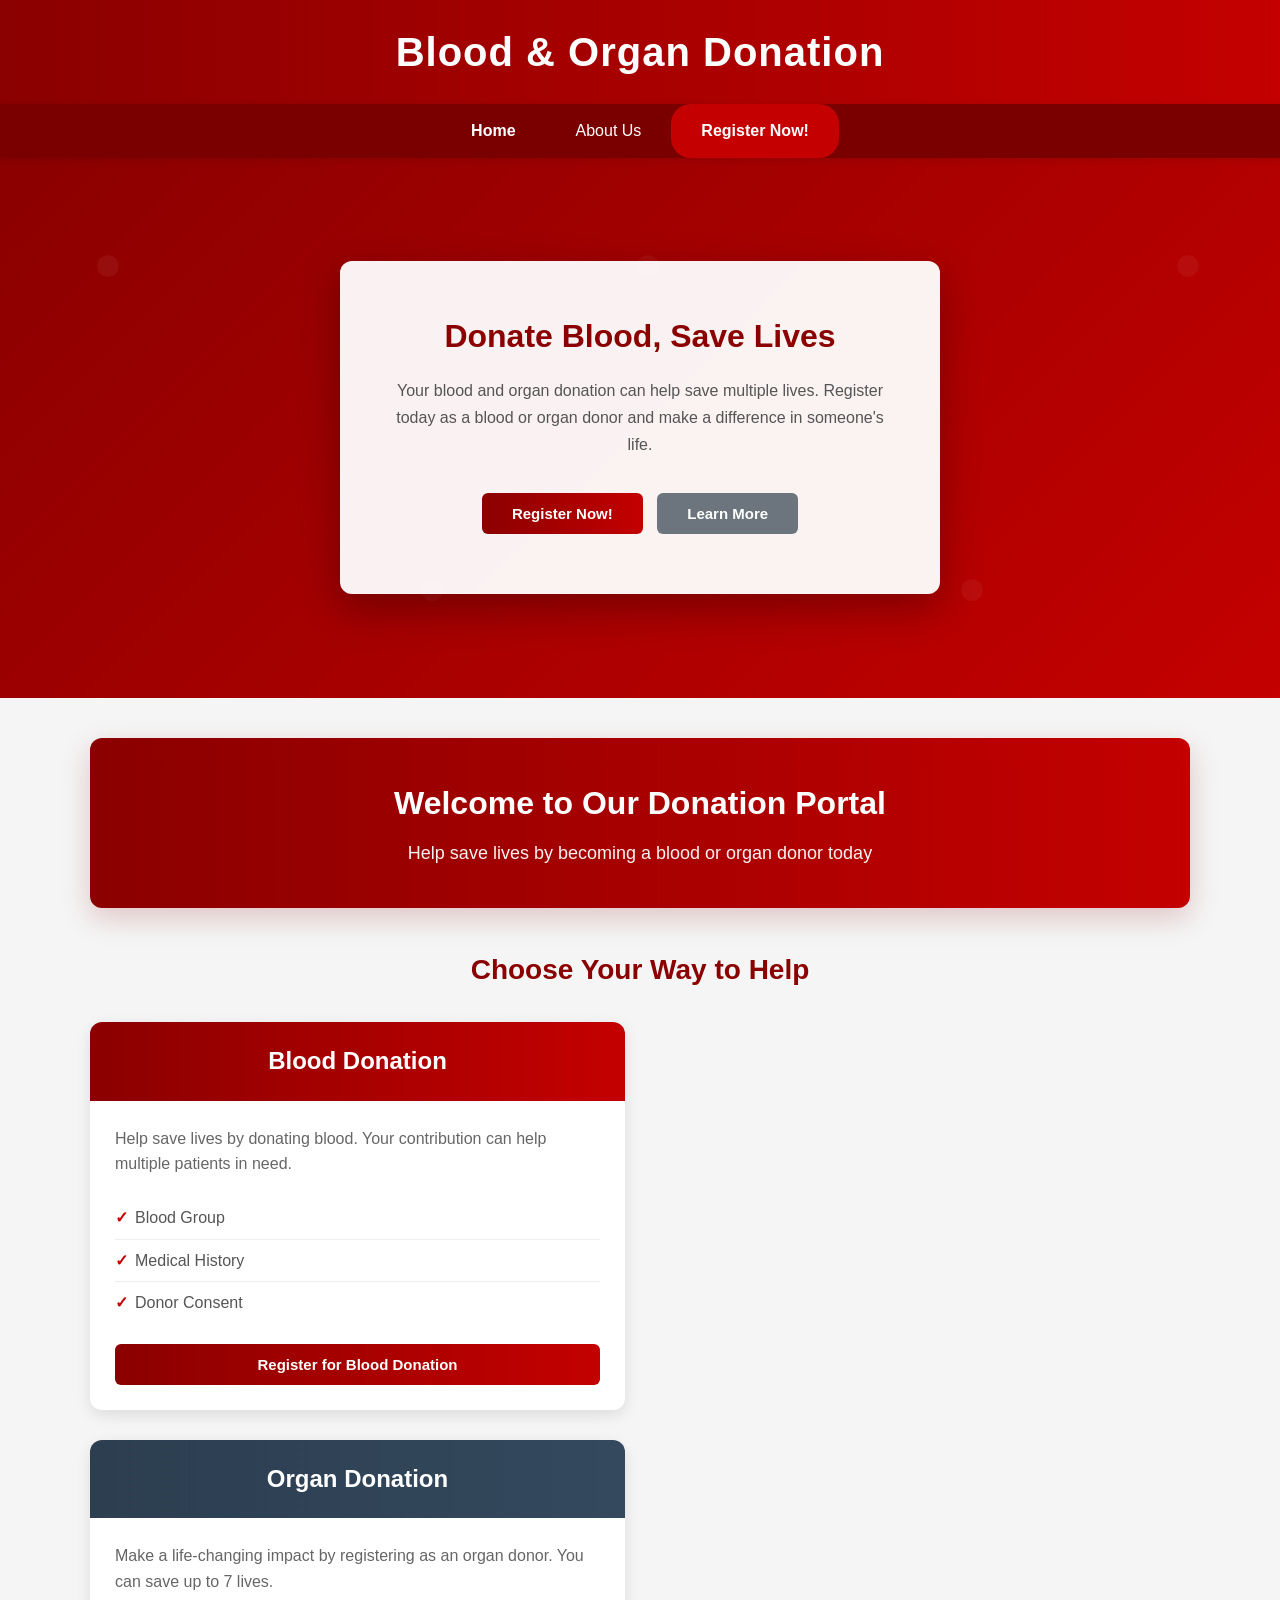
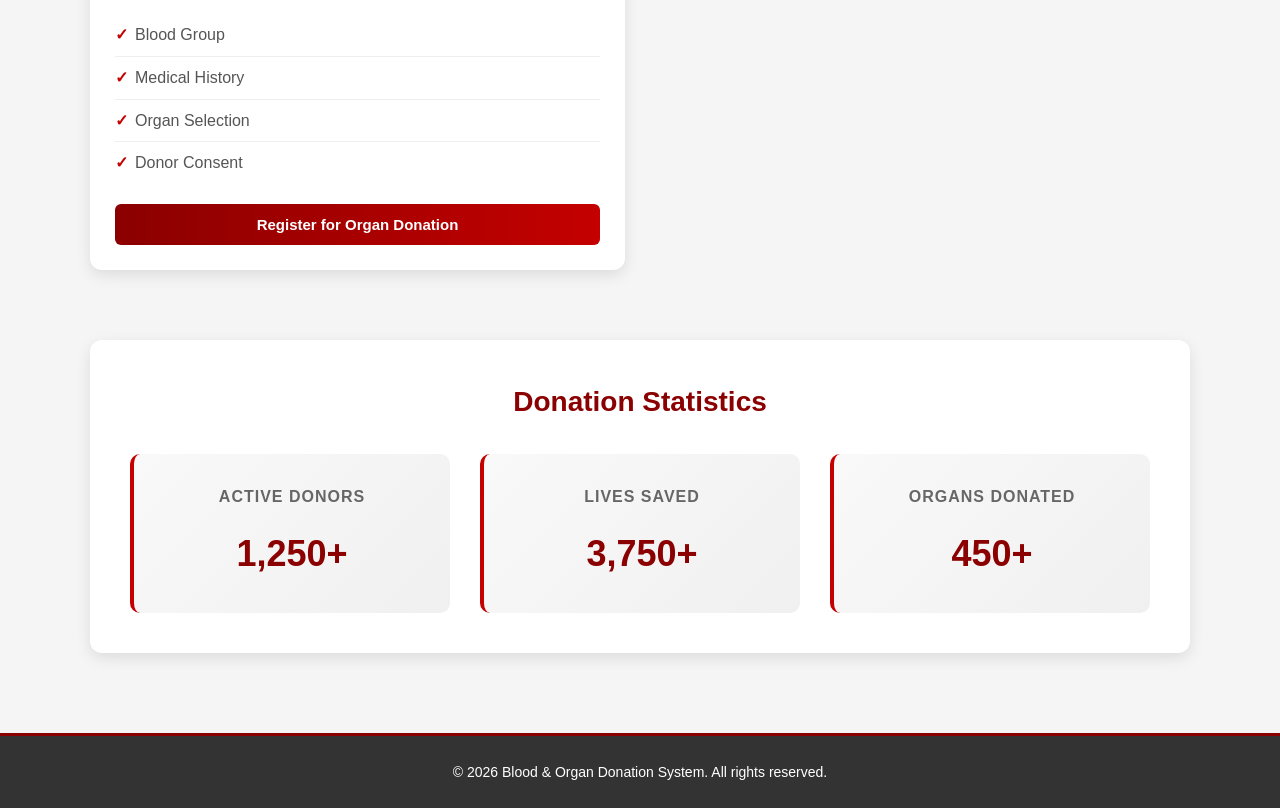
==== index.html @ efcae101 "Add files via upload" ====
<!DOCTYPE html>
<html lang="en">
<head>
    <meta charset="UTF-8">
    <meta name="viewport" content="width=device-width, initial-scale=1.0">
    <title>Home - Blood & Organ Donation</title>
    <link rel="stylesheet" href="style.css">
</head>
<body>
    <header>
        <div class="container">
            <h1>Blood & Organ Donation</h1>
        </div>
    </header>

    <nav class="navbar">
        <div class="container">
            <ul>
                <li onclick="window.location.href='index.html'" style="font-weight: bold;">Home</li>
                <li onclick="window.location.href='about-us.html'">About Us</li>
                <li onclick="window.location.href='registration.html'" class="register-btn">Register Now!</li>
            </ul>
        </div>
    </nav>

    <section class="hero">
        <div class="hero-box">
            <h2>Donate Blood, Save Lives</h2>
            <p>
                Your blood and organ donation can help save multiple lives.
                Register today as a blood or organ donor and make a difference in someone's life.
            </p>
            <button class="btn btn-primary" onclick="window.location.href='registration.html'">Register Now!</button>
            <button class="btn btn-secondary" onclick="window.location.href='about-us.html'">Learn More</button>
        </div>
    </section>

    <section class="dashboard-section">
        <div class="container">
            <div class="dashboard-welcome">
                <h2>Welcome to Our Donation Portal</h2>
                <p>Help save lives by becoming a blood or organ donor today</p>
            </div>

            <div class="donation-options">
                <h2>Choose Your Way to Help</h2>
                
                <div class="option-card">
                    <div class="card-header blood-donation-card">
                        <h3>Blood Donation</h3>
                    </div>
                    <div class="card-body">
                        <p>Help save lives by donating blood. Your contribution can help multiple patients in need.</p>
                        <ul class="requirements">
                            <li>Blood Group</li>
                            <li>Medical History</li>
                            <li>Donor Consent</li>
                        </ul>
                        <button class="btn btn-primary" onclick="checkUserAndNavigate('blood-donation.html')">Register for Blood Donation</button>
                    </div>
                </div>

                <div class="option-card">
                    <div class="card-header organ-donation-card">
                        <h3>Organ Donation</h3>
                    </div>
                    <div class="card-body">
                        <p>Make a life-changing impact by registering as an organ donor. You can save up to 7 lives.</p>
                        <ul class="requirements">
                            <li>Blood Group</li>
                            <li>Medical History</li>
                            <li>Organ Selection</li>
                            <li>Donor Consent</li>
                        </ul>
                        <button class="btn btn-primary" onclick="checkUserAndNavigate('organ-donation.html')">Register for Organ Donation</button>
                    </div>
                </div>
            </div>

            <div class="donation-stats">
                <h2>Donation Statistics</h2>
                <div class="stats-container">
                    <div class="stat-box">
                        <h4>Active Donors</h4>
                        <p class="stat-number">1,250+</p>
                    </div>
                    <div class="stat-box">
                        <h4>Lives Saved</h4>
                        <p class="stat-number">3,750+</p>
                    </div>
                    <div class="stat-box">
                        <h4>Organs Donated</h4>
                        <p class="stat-number">450+</p>
                    </div>
                </div>
            </div>
        </div>
    </section>

    <footer>
        <p>&copy; 2026 Blood & Organ Donation System. All rights reserved.</p>
    </footer>

    <script src="script.js"></script>
</body>
</html>
---- style.css ----
* {
    margin: 0;
    padding: 0;
    box-sizing: border-box;
    font-family: 'Segoe UI', Tahoma, Geneva, Verdana, sans-serif;
}

html {
    scroll-behavior: smooth;
}

body {
    background-color: #f5f5f5;
    line-height: 1.6;
}

/* CONTAINER */

.container {
    width: 1100px;
    max-width: 90%;
    margin: 0 auto;
}

/* HEADER */

header {
    background: linear-gradient(90deg, #8b0000, #c40000);
    color: white;
    padding: 20px 0;
    box-shadow: 0 4px 10px rgba(0, 0, 0, 0.2);
    position: relative;
}

header h1 {
    font-size: 40px;
    text-align: center;
    letter-spacing: 1px;
    font-weight: 700;
}

/* NAVBAR */

.navbar {
    background: #7a0000;
    box-shadow: 0 2px 8px rgba(0, 0, 0, 0.1);
    position: sticky;
    top: 0;
    z-index: 100;
}

.navbar ul {
    display: flex;
    justify-content: center;
    list-style: none;
    flex-wrap: wrap;
}

.navbar li {
    padding: 14px 30px;
    color: white;
    font-size: 16px;
    cursor: pointer;
    transition: all 0.3s ease;
    display: flex;
    align-items: center;
}

.navbar li:hover {
    background: #c40000;
    transform: scale(1.05);
}

.navbar .register-btn {
    background: #c40000;
    border-radius: 20px;
    font-weight: 600;
    transition: all 0.3s ease;
}

.navbar .register-btn:hover {
    background: #8b0000;
    transform: scale(1.08);
    box-shadow: 0 4px 12px rgba(196, 0, 0, 0.4);
}

/* HERO SECTION */

.hero {
    height: 60vh;
    background: linear-gradient(135deg, #8b0000 0%, #c40000 100%);
    display: flex;
    align-items: center;
    justify-content: center;
    padding: 40px 0;
    position: relative;
    overflow: hidden;
}

.hero::before {
    content: '';
    position: absolute;
    top: 0;
    left: 0;
    right: 0;
    bottom: 0;
    background: url('data:image/svg+xml,<svg xmlns="http://www.w3.org/2000/svg" viewBox="0 0 100 100"><circle cx="20" cy="20" r="2" fill="white" opacity="0.1"/><circle cx="80" cy="80" r="2" fill="white" opacity="0.1"/></svg>');
    opacity: 0.5;
}

.hero-box {
    background: rgba(255, 255, 255, 0.95);
    padding: 50px;
    border-radius: 12px;
    text-align: center;
    max-width: 600px;
    box-shadow: 0 15px 40px rgba(0, 0, 0, 0.3);
    position: relative;
    z-index: 2;
    animation: slideIn 0.8s ease-out;
}

.hero-box h2 {
    color: #8b0000;
    margin-bottom: 15px;
    font-size: 32px;
    font-weight: 700;
}

.hero-box p {
    margin-bottom: 25px;
    font-size: 16px;
    line-height: 1.7;
    color: #555;
}

.hero-box .btn {
    margin: 10px 5px;
}

/* FORM SECTION */

.form-section {
    min-height: 80vh;
    padding: 40px 0;
    display: flex;
    align-items: center;
    background: linear-gradient(135deg, #f5f5f5 0%, #e8e8e8 100%);
}

.form-box {
    background: white;
    padding: 40px;
    border-radius: 12px;
    box-shadow: 0 10px 30px rgba(0, 0, 0, 0.15);
    max-width: 700px;
    margin: 0 auto;
    width: 100%;
}

.form-box h2 {
    color: #8b0000;
    margin-bottom: 10px;
    font-size: 28px;
    text-align: center;
}

.form-subtitle {
    color: #666;
    text-align: center;
    margin-bottom: 30px;
    font-size: 14px;
    font-style: italic;
}

/* FORM STYLING */

.form-group {
    margin-bottom: 20px;
}

.form-group label {
    display: block;
    margin-bottom: 8px;
    color: #333;
    font-weight: 600;
    font-size: 14px;
}

.form-group input,
.form-group textarea,
.form-group select {
    width: 100%;
    padding: 12px;
    border: 2px solid #ddd;
    border-radius: 6px;
    font-size: 14px;
    transition: all 0.3s ease;
    font-family: 'Segoe UI', Tahoma, Geneva, Verdana, sans-serif;
}

.form-group input:focus,
.form-group textarea:focus,
.form-group select:focus {
    outline: none;
    border-color: #c40000;
    box-shadow: 0 0 8px rgba(196, 0, 0, 0.2);
}

.form-group input:invalid,
.form-group textarea:invalid,
.form-group select:invalid {
    border-color: #ff6b6b;
}

.form-group input:valid,
.form-group textarea:valid,
.form-group select:valid {
    border-color: #51cf66;
}

.form-row {
    display: grid;
    grid-template-columns: 1fr 1fr;
    gap: 20px;
}

.info-text {
    display: block;
    margin-top: 6px;
    color: #888;
    font-size: 12px;
    font-style: italic;
}

/* CHECKBOX STYLING */

.checkbox-group {
    margin-top: 20px;
}

.checkbox-group label,
.checkbox-inline {
    display: flex;
    align-items: center;
    margin-bottom: 12px;
    cursor: pointer;
    font-weight: normal;
}

.checkbox-group input[type="checkbox"],
.checkbox-inline input[type="checkbox"] {
    width: auto;
    margin-right: 10px;
    cursor: pointer;
    accent-color: #c40000;
}

.checkbox-inline {
    margin-right: 20px;
    display: inline-flex;
}

.organ-options {
    display: grid;
    grid-template-columns: repeat(2, 1fr);
    gap: 15px;
    margin-top: 15px;
}

@media (max-width: 768px) {
    .organ-options {
        grid-template-columns: 1fr;
    }
}

/* BUTTONS */

.btn {
    padding: 12px 30px;
    margin: 5px;
    border: none;
    border-radius: 6px;
    cursor: pointer;
    font-size: 15px;
    font-weight: 600;
    transition: all 0.3s ease;
    display: inline-block;
}

.btn-primary {
    background: linear-gradient(90deg, #8b0000, #c40000);
    color: white;
}

.btn-primary:hover {
    background: linear-gradient(90deg, #c40000, #8b0000);
    transform: translateY(-2px);
    box-shadow: 0 8px 16px rgba(196, 0, 0, 0.3);
}

.btn-primary:active {
    transform: translateY(0);
}

.btn-secondary {
    background: #6c757d;
    color: white;
}

.btn-secondary:hover {
    background: #5a6268;
    transform: translateY(-2px);
    box-shadow: 0 8px 16px rgba(0, 0, 0, 0.2);
}

.form-actions {
    display: flex;
    gap: 10px;
    justify-content: center;
    margin-top: 30px;
    flex-wrap: wrap;
}

/* ABOUT SECTION */

.about-section {
    padding: 40px 0;
    min-height: auto;
}

.about-header {
    background: linear-gradient(90deg, #8b0000, #c40000);
    color: white;
    padding: 50px;
    border-radius: 12px;
    text-align: center;
    margin-bottom: 40px;
    box-shadow: 0 10px 30px rgba(139, 0, 0, 0.2);
    animation: slideIn 0.6s ease-out;
}

.about-header h2 {
    font-size: 36px;
    margin-bottom: 10px;
    font-weight: 700;
}

.about-subtitle {
    font-size: 18px;
    opacity: 0.95;
}

.about-content {
    display: grid;
    grid-template-columns: 1fr;
    gap: 25px;
}

.about-card {
    background: white;
    padding: 30px;
    border-radius: 12px;
    box-shadow: 0 5px 15px rgba(0, 0, 0, 0.1);
    animation: slideIn 0.6s ease-out;
    border-left: 4px solid #c40000;
}

.about-card h3 {
    color: #8b0000;
    margin-bottom: 15px;
    font-size: 22px;
    font-weight: 700;
}

.about-card h4 {
    color: #8b0000;
    margin-top: 15px;
    margin-bottom: 10px;
    font-size: 16px;
    font-weight: 600;
}

.about-card p {
    color: #555;
    line-height: 1.8;
    margin-bottom: 15px;
}

.about-card ul {
    list-style: none;
    margin-left: 0;
}

.about-card li {
    padding: 10px 0;
    color: #555;
    border-bottom: 1px solid #eee;
    line-height: 1.6;
}

.about-card li:last-child {
    border-bottom: none;
}

.services-list li {
    padding-left: 20px;
    position: relative;
}

.services-list li:before {
    content: "✓";
    position: absolute;
    left: 0;
    color: #c40000;
    font-weight: bold;
}

.why-choose li {
    padding-left: 25px;
    position: relative;
    font-size: 16px;
    font-weight: 500;
    color: #333;
}

.why-choose li:before {
    content: "✓";
    position: absolute;
    left: 0;
    color: #c40000;
    font-weight: bold;
    font-size: 18px;
}

.highlight-card {
    background: linear-gradient(135deg, #fff5f5, #ffe8e8);
    border-left: 4px solid #8b0000;
}

.eligibility {
    background: #f9f9f9;
    padding: 20px;
    border-radius: 8px;
    margin-top: 15px;
}

.impact-stats {
    display: grid;
    grid-template-columns: repeat(3, 1fr);
    gap: 20px;
    margin-top: 20px;
}

.impact-stat {
    background: #f9f9f9;
    padding: 20px;
    border-radius: 8px;
    text-align: center;
    border: 2px solid #eee;
}

.impact-stat h4 {
    color: #c40000;
    font-size: 28px;
    margin-bottom: 5px;
}

.impact-stat p {
    color: #666;
    margin: 0;
}

.faq {
    background: #f9f9f9;
    border-radius: 8px;
    padding: 20px;
    margin-top: 15px;
}

.faq-item {
    padding: 15px 0;
    border-bottom: 1px solid #ddd;
}

.faq-item:last-child {
    border-bottom: none;
}

.faq-item h4 {
    color: #8b0000;
    margin-bottom: 10px;
    cursor: pointer;
    transition: 0.3s;
}

.faq-item h4:hover {
    color: #c40000;
}

.faq-item p {
    color: #666;
    margin: 0;
    line-height: 1.6;
}

/* CONTACT SECTION */

.contact-card {
    background: linear-gradient(135deg, #fff5f5, #ffe8e8) !important;
    border-left: 4px solid #8b0000 !important;
}

.contact-card h3 {
    color: #8b0000;
    margin-bottom: 15px;
}

.contact-card > p {
    color: #555;
    margin-bottom: 25px;
    font-size: 15px;
}

.contact-content {
    display: grid;
    grid-template-columns: 1fr 1fr;
    gap: 20px;
    margin-bottom: 20px;
}

@media (max-width: 768px) {
    .contact-content {
        grid-template-columns: 1fr;
    }
}

.contact-item {
    background: white;
    padding: 20px;
    border-radius: 8px;
    border-left: 3px solid #c40000;
    box-shadow: 0 2px 8px rgba(0, 0, 0, 0.08);
}

.contact-item h4 {
    color: #8b0000;
    margin-bottom: 10px;
    font-size: 16px;
    font-weight: 600;
}

.contact-item p {
    color: #555;
    margin: 0;
    line-height: 1.7;
    font-size: 14px;
}

.contact-form {
    background: white;
    padding: 20px;
    border-radius: 8px;
    box-shadow: 0 2px 8px rgba(0, 0, 0, 0.08);
}

.contact-form-section h4 {
    color: #8b0000;
    margin-bottom: 15px;
    font-size: 16px;
    font-weight: 600;
}

.success-message {
    background: #d4edda;
    color: #155724;
    padding: 15px;
    border-radius: 6px;
    margin-bottom: 20px;
    border-left: 4px solid #51cf66;
    display: none;
}
    .about-header h2 {
        font-size: 26px;
    }

    .impact-stats {
        grid-template-columns: 1fr;
    }

    .about-header {
        padding: 30px;
    }

    .about-card {
        padding: 20px;
    }


/* DASHBOARD SECTION */

.dashboard-section {
    padding: 40px 0;
    min-height: 80vh;
}

.dashboard-welcome {
    background: linear-gradient(90deg, #8b0000, #c40000);
    color: white;
    padding: 40px;
    border-radius: 12px;
    margin-bottom: 40px;
    text-align: center;
    box-shadow: 0 10px 30px rgba(139, 0, 0, 0.2);
}

.dashboard-welcome h2 {
    font-size: 32px;
    margin-bottom: 10px;
}

.dashboard-welcome p {
    font-size: 18px;
    opacity: 0.95;
}

/* USER INFO CARD */

.user-info-card {
    background: white;
    padding: 30px;
    border-radius: 12px;
    margin-bottom: 40px;
    box-shadow: 0 5px 15px rgba(0, 0, 0, 0.1);
}

.user-info-card h3 {
    color: #8b0000;
    margin-bottom: 20px;
    font-size: 22px;
}

.info-display {
    background: #f9f9f9;
    padding: 20px;
    border-radius: 8px;
    margin-bottom: 20px;
}

.info-display p {
    margin-bottom: 12px;
    font-size: 15px;
    padding: 8px;
    border-bottom: 1px solid #eee;
}

.info-display p:last-child {
    border-bottom: none;
}

.info-display strong {
    color: #8b0000;
}

/* DONATION OPTIONS */

.donation-options {
    margin-bottom: 40px;
}

.donation-options h2 {
    color: #8b0000;
    margin-bottom: 30px;
    text-align: center;
    font-size: 28px;
}

.option-card {
    background: white;
    border-radius: 12px;
    overflow: hidden;
    box-shadow: 0 5px 15px rgba(0, 0, 0, 0.1);
    margin-bottom: 30px;
    transition: all 0.3s ease;
    display: inline-block;
    width: calc(50% - 15px);
    margin-right: 30px;
    vertical-align: top;
}

.option-card:last-child {
    margin-right: 0;
}

@media (max-width: 968px) {
    .option-card {
        width: 100%;
        margin-right: 0;
    }
}

.option-card:hover {
    transform: translateY(-5px);
    box-shadow: 0 10px 25px rgba(0, 0, 0, 0.15);
}

.card-header {
    padding: 20px;
    color: white;
    text-align: center;
}

.blood-donation-card {
    background: linear-gradient(90deg, #8b0000, #c40000);
}

.organ-donation-card {
    background: linear-gradient(90deg, #2c3e50, #34495e);
}

.card-header h3 {
    font-size: 24px;
    margin: 0;
}

.card-body {
    padding: 25px;
}

.card-body p {
    color: #666;
    margin-bottom: 20px;
    line-height: 1.6;
}

.requirements {
    list-style: none;
    margin-bottom: 20px;
}

.requirements li {
    padding: 8px 0;
    color: #555;
    border-bottom: 1px solid #eee;
    padding-left: 20px;
    position: relative;
}

.requirements li:before {
    content: "✓";
    position: absolute;
    left: 0;
    color: #c40000;
    font-weight: bold;
}

.requirements li:last-child {
    border-bottom: none;
}

.card-body .btn {
    width: 100%;
    text-align: center;
    margin: 0;
}

/* STATS */

.donation-stats {
    background: white;
    padding: 40px;
    border-radius: 12px;
    box-shadow: 0 5px 15px rgba(0, 0, 0, 0.1);
    text-align: center;
}

.donation-stats h2 {
    color: #8b0000;
    margin-bottom: 30px;
    font-size: 28px;
}

.stats-container {
    display: grid;
    grid-template-columns: repeat(3, 1fr);
    gap: 30px;
}

@media (max-width: 768px) {
    .stats-container {
        grid-template-columns: 1fr;
        gap: 20px;
    }
}

.stat-box {
    background: linear-gradient(135deg, #f9f9f9, #f0f0f0);
    padding: 30px;
    border-radius: 10px;
    border-left: 4px solid #c40000;
}

.stat-box h4 {
    color: #666;
    margin-bottom: 15px;
    font-size: 16px;
    text-transform: uppercase;
    letter-spacing: 1px;
}

.stat-number {
    font-size: 36px;
    color: #8b0000;
    font-weight: 700;
}

/* FOOTER */

footer {
    background: #333;
    color: white;
    text-align: center;
    padding: 25px 0;
    border-top: 3px solid #8b0000;
    margin-top: 40px;
    font-size: 14px;
}

/* RESPONSIVE DESIGN */

@media (max-width: 768px) {
    header h1 {
        font-size: 28px;
    }

    .form-row {
        grid-template-columns: 1fr;
    }

    .navbar li {
        padding: 10px 15px;
        font-size: 14px;
    }

    .form-box {
        padding: 25px;
    }

    .container {
        width: 95%;
    }
}

@media (max-width: 480px) {
    header h1 {
        font-size: 22px;
    }

    .form-box {
        padding: 15px;
    }

    .dashboard-welcome {
        padding: 20px;
    }

    .dashboard-welcome h2 {
        font-size: 22px;
    }

    .btn {
        padding: 10px 20px;
        font-size: 14px;
    }

    .form-actions {
        flex-direction: column;
    }

    .btn {
        width: 100%;
    }
}

/* ANIMATIONS */

@keyframes slideIn {
    from {
        opacity: 0;
        transform: translateY(20px);
    }
    to {
        opacity: 1;
        transform: translateY(0);
    }
}

.form-box,
.option-card,
.user-info-card {
    animation: slideIn 0.6s ease-out;
}

/* UTILITY CLASSES */

.hidden {
    display: none !important;
}

.visible {
    display: block !important;
}

.text-center {
    text-align: center;
}

.mt-20 {
    margin-top: 20px;
}

.mb-20 {
    margin-bottom: 20px;
}

.error-message {
    color: #c40000;
    font-size: 13px;
    margin-top: 5px;
    display: none;
}

.success-message {
    background: #d4edda;
    color: #155724;
    padding: 15px;
    border-radius: 6px;
    margin-bottom: 20px;
    border-left: 4px solid #51cf66;
    display: none;
}
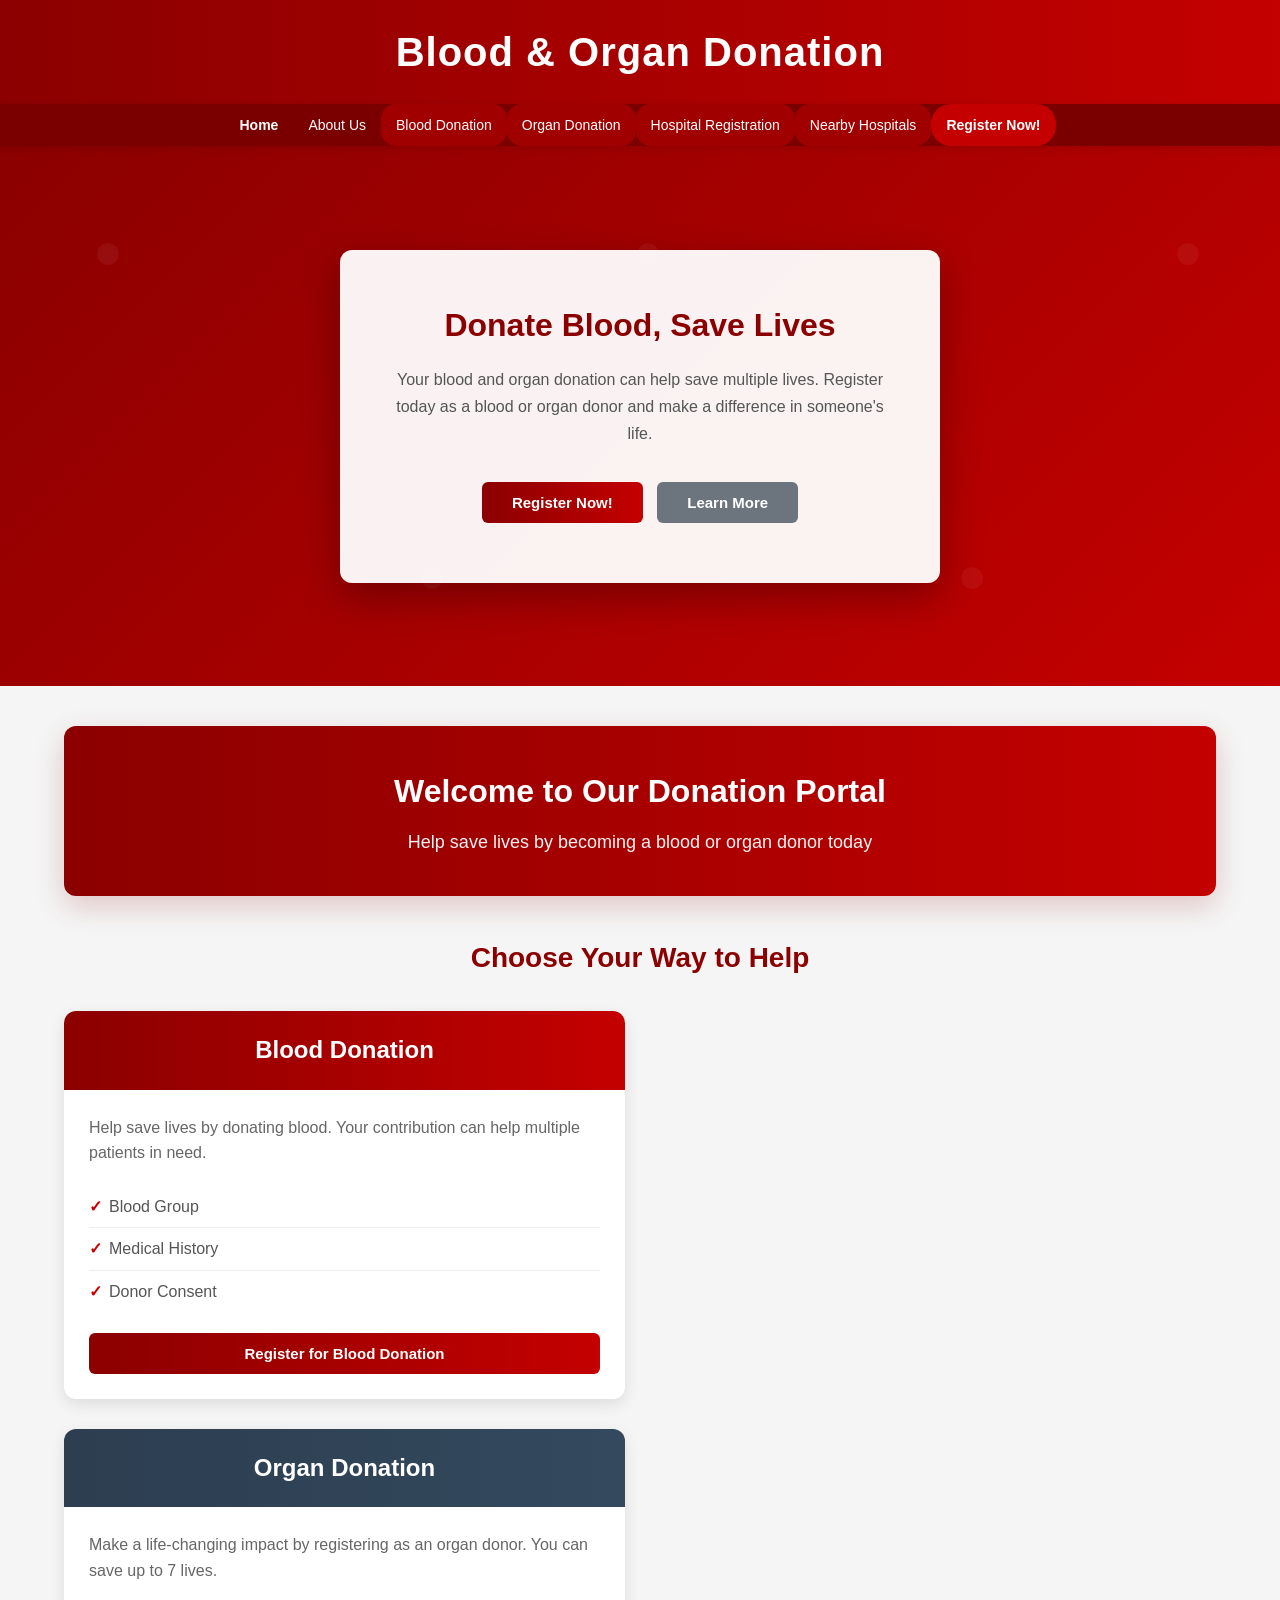
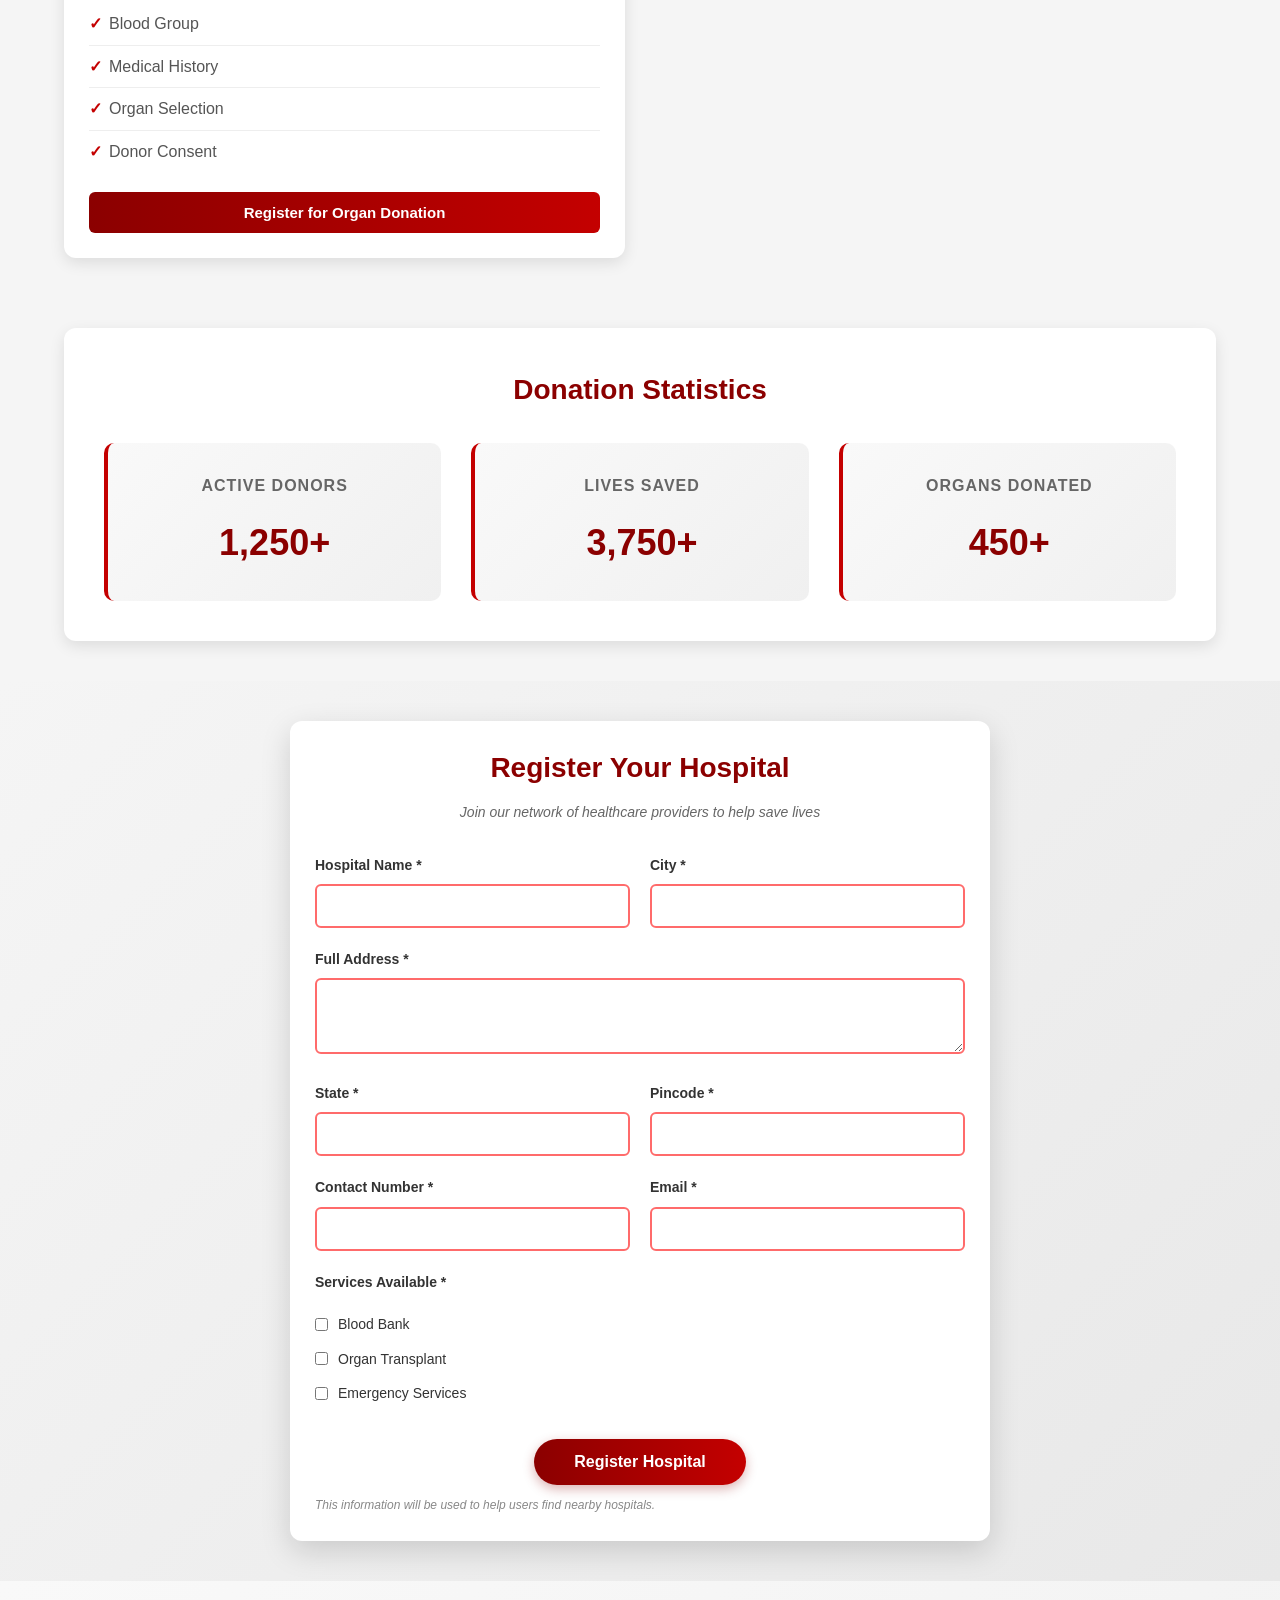
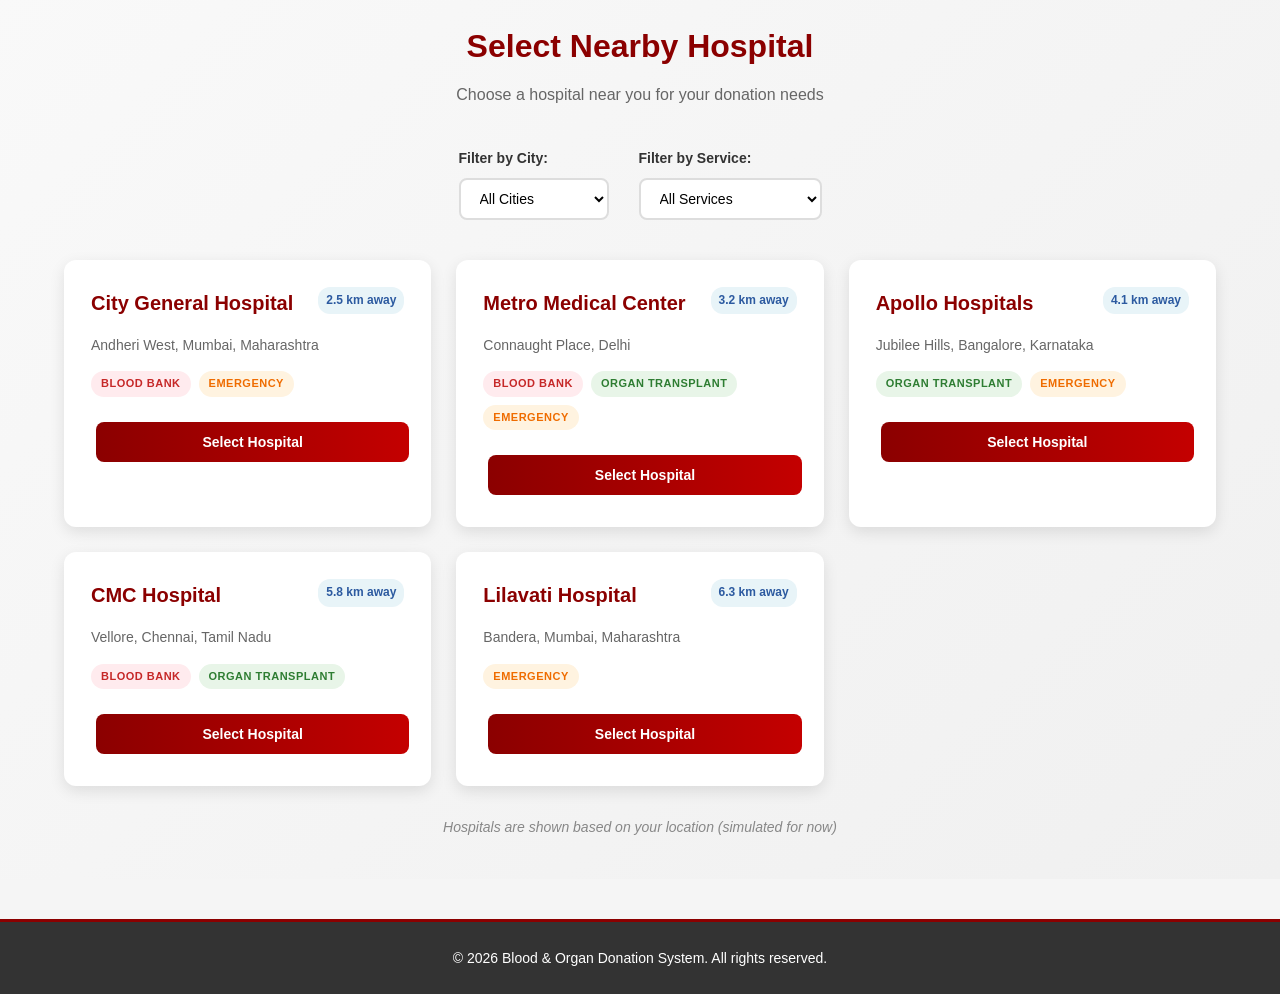
==== commit 6a162140: "My full project before merge" ====
--- a/index.html
+++ b/index.html
@@ -1,106 +1,300 @@
-<!DOCTYPE html>
-<html lang="en">
-<head>
-    <meta charset="UTF-8">
-    <meta name="viewport" content="width=device-width, initial-scale=1.0">
-    <title>Home - Blood & Organ Donation</title>
-    <link rel="stylesheet" href="style.css">
-</head>
-<body>
-    <header>
-        <div class="container">
-            <h1>Blood & Organ Donation</h1>
-        </div>
-    </header>
-
-    <nav class="navbar">
-        <div class="container">
-            <ul>
-                <li onclick="window.location.href='index.html'" style="font-weight: bold;">Home</li>
-                <li onclick="window.location.href='about-us.html'">About Us</li>
-                <li onclick="window.location.href='registration.html'" class="register-btn">Register Now!</li>
-            </ul>
-        </div>
-    </nav>
-
-    <section class="hero">
-        <div class="hero-box">
-            <h2>Donate Blood, Save Lives</h2>
-            <p>
-                Your blood and organ donation can help save multiple lives.
-                Register today as a blood or organ donor and make a difference in someone's life.
-            </p>
-            <button class="btn btn-primary" onclick="window.location.href='registration.html'">Register Now!</button>
-            <button class="btn btn-secondary" onclick="window.location.href='about-us.html'">Learn More</button>
-        </div>
-    </section>
-
-    <section class="dashboard-section">
-        <div class="container">
-            <div class="dashboard-welcome">
-                <h2>Welcome to Our Donation Portal</h2>
-                <p>Help save lives by becoming a blood or organ donor today</p>
-            </div>
-
-            <div class="donation-options">
-                <h2>Choose Your Way to Help</h2>
-                
-                <div class="option-card">
-                    <div class="card-header blood-donation-card">
-                        <h3>Blood Donation</h3>
-                    </div>
-                    <div class="card-body">
-                        <p>Help save lives by donating blood. Your contribution can help multiple patients in need.</p>
-                        <ul class="requirements">
-                            <li>Blood Group</li>
-                            <li>Medical History</li>
-                            <li>Donor Consent</li>
-                        </ul>
-                        <button class="btn btn-primary" onclick="checkUserAndNavigate('blood-donation.html')">Register for Blood Donation</button>
-                    </div>
-                </div>
-
-                <div class="option-card">
-                    <div class="card-header organ-donation-card">
-                        <h3>Organ Donation</h3>
-                    </div>
-                    <div class="card-body">
-                        <p>Make a life-changing impact by registering as an organ donor. You can save up to 7 lives.</p>
-                        <ul class="requirements">
-                            <li>Blood Group</li>
-                            <li>Medical History</li>
-                            <li>Organ Selection</li>
-                            <li>Donor Consent</li>
-                        </ul>
-                        <button class="btn btn-primary" onclick="checkUserAndNavigate('organ-donation.html')">Register for Organ Donation</button>
-                    </div>
-                </div>
-            </div>
-
-            <div class="donation-stats">
-                <h2>Donation Statistics</h2>
-                <div class="stats-container">
-                    <div class="stat-box">
-                        <h4>Active Donors</h4>
-                        <p class="stat-number">1,250+</p>
-                    </div>
-                    <div class="stat-box">
-                        <h4>Lives Saved</h4>
-                        <p class="stat-number">3,750+</p>
-                    </div>
-                    <div class="stat-box">
-                        <h4>Organs Donated</h4>
-                        <p class="stat-number">450+</p>
-                    </div>
-                </div>
-            </div>
-        </div>
-    </section>
-
-    <footer>
-        <p>&copy; 2026 Blood & Organ Donation System. All rights reserved.</p>
-    </footer>
-
-    <script src="script.js"></script>
-</body>
+<!DOCTYPE html>
+<html lang="en">
+<head>
+    <meta charset="UTF-8">
+    <meta name="viewport" content="width=device-width, initial-scale=1.0">
+    <title>Home - Blood & Organ Donation</title>
+    <link rel="stylesheet" href="style.css">
+</head>
+<body>
+    <header>
+        <div class="container">
+            <h1>Blood & Organ Donation</h1>
+        </div>
+    </header>
+
+    <nav class="navbar">
+        <div class="container">
+            <ul>
+                <li onclick="window.location.href='index.html'" style="font-weight: bold;">Home</li>
+                <li onclick="window.location.href='about-us.html'">About Us</li>
+                <li onclick="scrollToSection('blood-donation-section')" class="donation-btn">Blood Donation</li>
+                <li onclick="scrollToSection('organ-donation-section')" class="donation-btn">Organ Donation</li>
+                <li onclick="scrollToSection('hospital-registration-section')" class="donation-btn">Hospital Registration</li>
+                <li onclick="scrollToSection('nearby-hospitals-section')" class="donation-btn">Nearby Hospitals</li>
+                <li onclick="window.location.href='registration.html'" class="register-btn">Register Now!</li>
+            </ul>
+        </div>
+    </nav>
+
+    <section class="hero">
+        <div class="hero-box">
+            <h2>Donate Blood, Save Lives</h2>
+            <p>
+                Your blood and organ donation can help save multiple lives.
+                Register today as a blood or organ donor and make a difference in someone's life.
+            </p>
+            <button class="btn btn-primary" onclick="window.location.href='registration.html'">Register Now!</button>
+            <button class="btn btn-secondary" onclick="window.location.href='about-us.html'">Learn More</button>
+        </div>
+    </section>
+
+    <section class="dashboard-section">
+        <div class="container">
+            <div class="dashboard-welcome">
+                <h2>Welcome to Our Donation Portal</h2>
+                <p>Help save lives by becoming a blood or organ donor today</p>
+            </div>
+
+            <div class="donation-options">
+                <h2>Choose Your Way to Help</h2>
+                
+                <div class="option-card" id="blood-donation-section">
+                    <div class="card-header blood-donation-card">
+                        <h3>Blood Donation</h3>
+                    </div>
+                    <div class="card-body">
+                        <p>Help save lives by donating blood. Your contribution can help multiple patients in need.</p>
+                        <ul class="requirements">
+                            <li>Blood Group</li>
+                            <li>Medical History</li>
+                            <li>Donor Consent</li>
+                        </ul>
+                        <button class="btn btn-primary" onclick="checkUserAndNavigate('blood-donation.html')">Register for Blood Donation</button>
+                    </div>
+                </div>
+
+                <div class="option-card" id="organ-donation-section">
+                    <div class="card-header organ-donation-card">
+                        <h3>Organ Donation</h3>
+                    </div>
+                    <div class="card-body">
+                        <p>Make a life-changing impact by registering as an organ donor. You can save up to 7 lives.</p>
+                        <ul class="requirements">
+                            <li>Blood Group</li>
+                            <li>Medical History</li>
+                            <li>Organ Selection</li>
+                            <li>Donor Consent</li>
+                        </ul>
+                        <button class="btn btn-primary" onclick="checkUserAndNavigate('organ-donation.html')">Register for Organ Donation</button>
+                    </div>
+                </div>
+            </div>
+
+            <div class="donation-stats">
+                <h2>Donation Statistics</h2>
+                <div class="stats-container">
+                    <div class="stat-box">
+                        <h4>Active Donors</h4>
+                        <p class="stat-number">1,250+</p>
+                    </div>
+                    <div class="stat-box">
+                        <h4>Lives Saved</h4>
+                        <p class="stat-number">3,750+</p>
+                    </div>
+                    <div class="stat-box">
+                        <h4>Organs Donated</h4>
+                        <p class="stat-number">450+</p>
+                    </div>
+                </div>
+            </div>
+        </div>
+    </section>
+
+    <section class="hospital-registration-section" id="hospital-registration-section">
+        <div class="container">
+            <div class="form-box">
+                <h2>Register Your Hospital</h2>
+                <p class="form-subtitle">Join our network of healthcare providers to help save lives</p>
+                
+                <form id="hospitalRegistrationForm" class="hospital-form">
+                    <div class="form-row">
+                        <div class="form-group">
+                            <label for="hospitalName">Hospital Name *</label>
+                            <input type="text" id="hospitalName" name="name" required>
+                        </div>
+                        <div class="form-group">
+                            <label for="city">City *</label>
+                            <input type="text" id="city" name="city" required>
+                        </div>
+                    </div>
+                    
+                    <div class="form-group">
+                        <label for="fullAddress">Full Address *</label>
+                        <textarea id="fullAddress" name="address" rows="3" required></textarea>
+                    </div>
+                    
+                    <div class="form-row">
+                        <div class="form-group">
+                            <label for="state">State *</label>
+                            <input type="text" id="state" name="state" required>
+                        </div>
+                        <div class="form-group">
+                            <label for="pincode">Pincode *</label>
+                            <input type="number" id="pincode" name="pincode" required>
+                        </div>
+                    </div>
+                    
+                    <div class="form-row">
+                        <div class="form-group">
+                            <label for="contactNumber">Contact Number *</label>
+                            <input type="tel" id="contactNumber" name="contact" required>
+                        </div>
+                        <div class="form-group">
+                            <label for="email">Email *</label>
+                            <input type="email" id="email" name="email" required>
+                        </div>
+                    </div>
+                    
+                    <div class="form-group">
+                        <label>Services Available *</label>
+                        <div class="checkbox-group">
+                            <label class="checkbox-inline">
+                                <input type="checkbox" name="services[]" value="bloodBank"> Blood Bank
+                            </label>
+                            <label class="checkbox-inline">
+                                <input type="checkbox" name="services[]" value="organTransplant"> Organ Transplant
+                            </label>
+                            <label class="checkbox-inline">
+                                <input type="checkbox" name="services[]" value="emergencyServices"> Emergency Services
+                            </label>
+                        </div>
+                    </div>
+                    
+                    <div class="form-actions">
+                        <button type="submit" class="btn btn-primary hospital-register-btn">Register Hospital</button>
+                    </div>
+                    
+                    <div class="info-text">
+                        <p><em>This information will be used to help users find nearby hospitals.</em></p>
+                    </div>
+                </form>
+            </div>
+        </div>
+    </section>
+
+    <section class="nearby-hospitals-section" id="nearby-hospitals-section">
+        <div class="container">
+            <div class="section-header">
+                <h2>Select Nearby Hospital</h2>
+                <p class="section-subtitle">Choose a hospital near you for your donation needs</p>
+            </div>
+
+            <!-- Filters -->
+            <div class="hospital-filters">
+                <div class="filter-group">
+                    <label for="cityFilter">Filter by City:</label>
+                    <select id="cityFilter" class="filter-select">
+                        <option value="all">All Cities</option>
+                        <option value="Mumbai">Mumbai</option>
+                        <option value="Delhi">Delhi</option>
+                        <option value="Bangalore">Bangalore</option>
+                        <option value="Chennai">Chennai</option>
+                    </select>
+                </div>
+                <div class="filter-group">
+                    <label for="serviceFilter">Filter by Service:</label>
+                    <select id="serviceFilter" class="filter-select">
+                        <option value="all">All Services</option>
+                        <option value="blood">Blood Bank</option>
+                        <option value="organ">Organ Transplant</option>
+                        <option value="emergency">Emergency Services</option>
+                    </select>
+                </div>
+            </div>
+
+            <div class="hospitals-grid" id="hospitalsGrid">
+                <!-- Hospital Card 1 -->
+                <div class="hospital-card" data-city="Mumbai" data-services="blood,emergency">
+                    <div class="hospital-header">
+                        <h3>City General Hospital</h3>
+                        <span class="distance">2.5 km away</span>
+                    </div>
+                    <div class="hospital-address">
+                        <p>Andheri West, Mumbai, Maharashtra</p>
+                    </div>
+                    <div class="hospital-services">
+                        <span class="service-tag blood-service">Blood Bank</span>
+                        <span class="service-tag emergency-service">Emergency</span>
+                    </div>
+                    <button class="btn btn-primary select-hospital-btn" onclick="selectHospital(this, 'City General Hospital')">Select Hospital</button>
+                </div>
+
+                <!-- Hospital Card 2 -->
+                <div class="hospital-card" data-city="Delhi" data-services="organ,blood,emergency">
+                    <div class="hospital-header">
+                        <h3>Metro Medical Center</h3>
+                        <span class="distance">3.2 km away</span>
+                    </div>
+                    <div class="hospital-address">
+                        <p>Connaught Place, Delhi</p>
+                    </div>
+                    <div class="hospital-services">
+                        <span class="service-tag blood-service">Blood Bank</span>
+                        <span class="service-tag organ-service">Organ Transplant</span>
+                        <span class="service-tag emergency-service">Emergency</span>
+                    </div>
+                    <button class="btn btn-primary select-hospital-btn" onclick="selectHospital(this, 'Metro Medical Center')">Select Hospital</button>
+                </div>
+
+                <!-- Hospital Card 3 -->
+                <div class="hospital-card" data-city="Bangalore" data-services="organ,emergency">
+                    <div class="hospital-header">
+                        <h3>Apollo Hospitals</h3>
+                        <span class="distance">4.1 km away</span>
+                    </div>
+                    <div class="hospital-address">
+                        <p>Jubilee Hills, Bangalore, Karnataka</p>
+                    </div>
+                    <div class="hospital-services">
+                        <span class="service-tag organ-service">Organ Transplant</span>
+                        <span class="service-tag emergency-service">Emergency</span>
+                    </div>
+                    <button class="btn btn-primary select-hospital-btn" onclick="selectHospital(this, 'Apollo Hospitals')">Select Hospital</button>
+                </div>
+
+                <!-- Hospital Card 4 -->
+                <div class="hospital-card" data-city="Chennai" data-services="blood,organ">
+                    <div class="hospital-header">
+                        <h3>CMC Hospital</h3>
+                        <span class="distance">5.8 km away</span>
+                    </div>
+                    <div class="hospital-address">
+                        <p>Vellore, Chennai, Tamil Nadu</p>
+                    </div>
+                    <div class="hospital-services">
+                        <span class="service-tag blood-service">Blood Bank</span>
+                        <span class="service-tag organ-service">Organ Transplant</span>
+                    </div>
+                    <button class="btn btn-primary select-hospital-btn" onclick="selectHospital(this, 'CMC Hospital')">Select Hospital</button>
+                </div>
+
+                <!-- Hospital Card 5 -->
+                <div class="hospital-card" data-city="Mumbai" data-services="emergency">
+                    <div class="hospital-header">
+                        <h3>Lilavati Hospital</h3>
+                        <span class="distance">6.3 km away</span>
+                    </div>
+                    <div class="hospital-address">
+                        <p>Bandera, Mumbai, Maharashtra</p>
+                    </div>
+                    <div class="hospital-services">
+                        <span class="service-tag emergency-service">Emergency</span>
+                    </div>
+                    <button class="btn btn-primary select-hospital-btn" onclick="selectHospital(this, 'Lilavati Hospital')">Select Hospital</button>
+                </div>
+            </div>
+
+            <div class="location-note">
+                <p><em>Hospitals are shown based on your location (simulated for now)</em></p>
+            </div>
+        </div>
+    </section>
+
+    <footer>
+        <p>&copy; 2026 Blood & Organ Donation System. All rights reserved.</p>
+    </footer>
+
+    <script src="script.js"></script>
+</body>
 </html>
--- a/style.css
+++ b/style.css
@@ -1,941 +1,1265 @@
-* {
-    margin: 0;
-    padding: 0;
-    box-sizing: border-box;
-    font-family: 'Segoe UI', Tahoma, Geneva, Verdana, sans-serif;
-}
-
-html {
-    scroll-behavior: smooth;
-}
-
-body {
-    background-color: #f5f5f5;
-    line-height: 1.6;
-}
-
-/* CONTAINER */
-
-.container {
-    width: 1100px;
-    max-width: 90%;
-    margin: 0 auto;
-}
-
-/* HEADER */
-
-header {
-    background: linear-gradient(90deg, #8b0000, #c40000);
-    color: white;
-    padding: 20px 0;
-    box-shadow: 0 4px 10px rgba(0, 0, 0, 0.2);
-    position: relative;
-}
-
-header h1 {
-    font-size: 40px;
-    text-align: center;
-    letter-spacing: 1px;
-    font-weight: 700;
-}
-
-/* NAVBAR */
-
-.navbar {
-    background: #7a0000;
-    box-shadow: 0 2px 8px rgba(0, 0, 0, 0.1);
-    position: sticky;
-    top: 0;
-    z-index: 100;
-}
-
-.navbar ul {
-    display: flex;
-    justify-content: center;
-    list-style: none;
-    flex-wrap: wrap;
-}
-
-.navbar li {
-    padding: 14px 30px;
-    color: white;
-    font-size: 16px;
-    cursor: pointer;
-    transition: all 0.3s ease;
-    display: flex;
-    align-items: center;
-}
-
-.navbar li:hover {
-    background: #c40000;
-    transform: scale(1.05);
-}
-
-.navbar .register-btn {
-    background: #c40000;
-    border-radius: 20px;
-    font-weight: 600;
-    transition: all 0.3s ease;
-}
-
-.navbar .register-btn:hover {
-    background: #8b0000;
-    transform: scale(1.08);
-    box-shadow: 0 4px 12px rgba(196, 0, 0, 0.4);
-}
-
-/* HERO SECTION */
-
-.hero {
-    height: 60vh;
-    background: linear-gradient(135deg, #8b0000 0%, #c40000 100%);
-    display: flex;
-    align-items: center;
-    justify-content: center;
-    padding: 40px 0;
-    position: relative;
-    overflow: hidden;
-}
-
-.hero::before {
-    content: '';
-    position: absolute;
-    top: 0;
-    left: 0;
-    right: 0;
-    bottom: 0;
-    background: url('data:image/svg+xml,<svg xmlns="http://www.w3.org/2000/svg" viewBox="0 0 100 100"><circle cx="20" cy="20" r="2" fill="white" opacity="0.1"/><circle cx="80" cy="80" r="2" fill="white" opacity="0.1"/></svg>');
-    opacity: 0.5;
-}
-
-.hero-box {
-    background: rgba(255, 255, 255, 0.95);
-    padding: 50px;
-    border-radius: 12px;
-    text-align: center;
-    max-width: 600px;
-    box-shadow: 0 15px 40px rgba(0, 0, 0, 0.3);
-    position: relative;
-    z-index: 2;
-    animation: slideIn 0.8s ease-out;
-}
-
-.hero-box h2 {
-    color: #8b0000;
-    margin-bottom: 15px;
-    font-size: 32px;
-    font-weight: 700;
-}
-
-.hero-box p {
-    margin-bottom: 25px;
-    font-size: 16px;
-    line-height: 1.7;
-    color: #555;
-}
-
-.hero-box .btn {
-    margin: 10px 5px;
-}
-
-/* FORM SECTION */
-
-.form-section {
-    min-height: 80vh;
-    padding: 40px 0;
-    display: flex;
-    align-items: center;
-    background: linear-gradient(135deg, #f5f5f5 0%, #e8e8e8 100%);
-}
-
-.form-box {
-    background: white;
-    padding: 40px;
-    border-radius: 12px;
-    box-shadow: 0 10px 30px rgba(0, 0, 0, 0.15);
-    max-width: 700px;
-    margin: 0 auto;
-    width: 100%;
-}
-
-.form-box h2 {
-    color: #8b0000;
-    margin-bottom: 10px;
-    font-size: 28px;
-    text-align: center;
-}
-
-.form-subtitle {
-    color: #666;
-    text-align: center;
-    margin-bottom: 30px;
-    font-size: 14px;
-    font-style: italic;
-}
-
-/* FORM STYLING */
-
-.form-group {
-    margin-bottom: 20px;
-}
-
-.form-group label {
-    display: block;
-    margin-bottom: 8px;
-    color: #333;
-    font-weight: 600;
-    font-size: 14px;
-}
-
-.form-group input,
-.form-group textarea,
-.form-group select {
-    width: 100%;
-    padding: 12px;
-    border: 2px solid #ddd;
-    border-radius: 6px;
-    font-size: 14px;
-    transition: all 0.3s ease;
-    font-family: 'Segoe UI', Tahoma, Geneva, Verdana, sans-serif;
-}
-
-.form-group input:focus,
-.form-group textarea:focus,
-.form-group select:focus {
-    outline: none;
-    border-color: #c40000;
-    box-shadow: 0 0 8px rgba(196, 0, 0, 0.2);
-}
-
-.form-group input:invalid,
-.form-group textarea:invalid,
-.form-group select:invalid {
-    border-color: #ff6b6b;
-}
-
-.form-group input:valid,
-.form-group textarea:valid,
-.form-group select:valid {
-    border-color: #51cf66;
-}
-
-.form-row {
-    display: grid;
-    grid-template-columns: 1fr 1fr;
-    gap: 20px;
-}
-
-.info-text {
-    display: block;
-    margin-top: 6px;
-    color: #888;
-    font-size: 12px;
-    font-style: italic;
-}
-
-/* CHECKBOX STYLING */
-
-.checkbox-group {
-    margin-top: 20px;
-}
-
-.checkbox-group label,
-.checkbox-inline {
-    display: flex;
-    align-items: center;
-    margin-bottom: 12px;
-    cursor: pointer;
-    font-weight: normal;
-}
-
-.checkbox-group input[type="checkbox"],
-.checkbox-inline input[type="checkbox"] {
-    width: auto;
-    margin-right: 10px;
-    cursor: pointer;
-    accent-color: #c40000;
-}
-
-.checkbox-inline {
-    margin-right: 20px;
-    display: inline-flex;
-}
-
-.organ-options {
-    display: grid;
-    grid-template-columns: repeat(2, 1fr);
-    gap: 15px;
-    margin-top: 15px;
-}
-
-@media (max-width: 768px) {
-    .organ-options {
-        grid-template-columns: 1fr;
-    }
-}
-
-/* BUTTONS */
-
-.btn {
-    padding: 12px 30px;
-    margin: 5px;
-    border: none;
-    border-radius: 6px;
-    cursor: pointer;
-    font-size: 15px;
-    font-weight: 600;
-    transition: all 0.3s ease;
-    display: inline-block;
-}
-
-.btn-primary {
-    background: linear-gradient(90deg, #8b0000, #c40000);
-    color: white;
-}
-
-.btn-primary:hover {
-    background: linear-gradient(90deg, #c40000, #8b0000);
-    transform: translateY(-2px);
-    box-shadow: 0 8px 16px rgba(196, 0, 0, 0.3);
-}
-
-.btn-primary:active {
-    transform: translateY(0);
-}
-
-.btn-secondary {
-    background: #6c757d;
-    color: white;
-}
-
-.btn-secondary:hover {
-    background: #5a6268;
-    transform: translateY(-2px);
-    box-shadow: 0 8px 16px rgba(0, 0, 0, 0.2);
-}
-
-.form-actions {
-    display: flex;
-    gap: 10px;
-    justify-content: center;
-    margin-top: 30px;
-    flex-wrap: wrap;
-}
-
-/* ABOUT SECTION */
-
-.about-section {
-    padding: 40px 0;
-    min-height: auto;
-}
-
-.about-header {
-    background: linear-gradient(90deg, #8b0000, #c40000);
-    color: white;
-    padding: 50px;
-    border-radius: 12px;
-    text-align: center;
-    margin-bottom: 40px;
-    box-shadow: 0 10px 30px rgba(139, 0, 0, 0.2);
-    animation: slideIn 0.6s ease-out;
-}
-
-.about-header h2 {
-    font-size: 36px;
-    margin-bottom: 10px;
-    font-weight: 700;
-}
-
-.about-subtitle {
-    font-size: 18px;
-    opacity: 0.95;
-}
-
-.about-content {
-    display: grid;
-    grid-template-columns: 1fr;
-    gap: 25px;
-}
-
-.about-card {
-    background: white;
-    padding: 30px;
-    border-radius: 12px;
-    box-shadow: 0 5px 15px rgba(0, 0, 0, 0.1);
-    animation: slideIn 0.6s ease-out;
-    border-left: 4px solid #c40000;
-}
-
-.about-card h3 {
-    color: #8b0000;
-    margin-bottom: 15px;
-    font-size: 22px;
-    font-weight: 700;
-}
-
-.about-card h4 {
-    color: #8b0000;
-    margin-top: 15px;
-    margin-bottom: 10px;
-    font-size: 16px;
-    font-weight: 600;
-}
-
-.about-card p {
-    color: #555;
-    line-height: 1.8;
-    margin-bottom: 15px;
-}
-
-.about-card ul {
-    list-style: none;
-    margin-left: 0;
-}
-
-.about-card li {
-    padding: 10px 0;
-    color: #555;
-    border-bottom: 1px solid #eee;
-    line-height: 1.6;
-}
-
-.about-card li:last-child {
-    border-bottom: none;
-}
-
-.services-list li {
-    padding-left: 20px;
-    position: relative;
-}
-
-.services-list li:before {
-    content: "✓";
-    position: absolute;
-    left: 0;
-    color: #c40000;
-    font-weight: bold;
-}
-
-.why-choose li {
-    padding-left: 25px;
-    position: relative;
-    font-size: 16px;
-    font-weight: 500;
-    color: #333;
-}
-
-.why-choose li:before {
-    content: "✓";
-    position: absolute;
-    left: 0;
-    color: #c40000;
-    font-weight: bold;
-    font-size: 18px;
-}
-
-.highlight-card {
-    background: linear-gradient(135deg, #fff5f5, #ffe8e8);
-    border-left: 4px solid #8b0000;
-}
-
-.eligibility {
-    background: #f9f9f9;
-    padding: 20px;
-    border-radius: 8px;
-    margin-top: 15px;
-}
-
-.impact-stats {
-    display: grid;
-    grid-template-columns: repeat(3, 1fr);
-    gap: 20px;
-    margin-top: 20px;
-}
-
-.impact-stat {
-    background: #f9f9f9;
-    padding: 20px;
-    border-radius: 8px;
-    text-align: center;
-    border: 2px solid #eee;
-}
-
-.impact-stat h4 {
-    color: #c40000;
-    font-size: 28px;
-    margin-bottom: 5px;
-}
-
-.impact-stat p {
-    color: #666;
-    margin: 0;
-}
-
-.faq {
-    background: #f9f9f9;
-    border-radius: 8px;
-    padding: 20px;
-    margin-top: 15px;
-}
-
-.faq-item {
-    padding: 15px 0;
-    border-bottom: 1px solid #ddd;
-}
-
-.faq-item:last-child {
-    border-bottom: none;
-}
-
-.faq-item h4 {
-    color: #8b0000;
-    margin-bottom: 10px;
-    cursor: pointer;
-    transition: 0.3s;
-}
-
-.faq-item h4:hover {
-    color: #c40000;
-}
-
-.faq-item p {
-    color: #666;
-    margin: 0;
-    line-height: 1.6;
-}
-
-/* CONTACT SECTION */
-
-.contact-card {
-    background: linear-gradient(135deg, #fff5f5, #ffe8e8) !important;
-    border-left: 4px solid #8b0000 !important;
-}
-
-.contact-card h3 {
-    color: #8b0000;
-    margin-bottom: 15px;
-}
-
-.contact-card > p {
-    color: #555;
-    margin-bottom: 25px;
-    font-size: 15px;
-}
-
-.contact-content {
-    display: grid;
-    grid-template-columns: 1fr 1fr;
-    gap: 20px;
-    margin-bottom: 20px;
-}
-
-@media (max-width: 768px) {
-    .contact-content {
-        grid-template-columns: 1fr;
-    }
-}
-
-.contact-item {
-    background: white;
-    padding: 20px;
-    border-radius: 8px;
-    border-left: 3px solid #c40000;
-    box-shadow: 0 2px 8px rgba(0, 0, 0, 0.08);
-}
-
-.contact-item h4 {
-    color: #8b0000;
-    margin-bottom: 10px;
-    font-size: 16px;
-    font-weight: 600;
-}
-
-.contact-item p {
-    color: #555;
-    margin: 0;
-    line-height: 1.7;
-    font-size: 14px;
-}
-
-.contact-form {
-    background: white;
-    padding: 20px;
-    border-radius: 8px;
-    box-shadow: 0 2px 8px rgba(0, 0, 0, 0.08);
-}
-
-.contact-form-section h4 {
-    color: #8b0000;
-    margin-bottom: 15px;
-    font-size: 16px;
-    font-weight: 600;
-}
-
-.success-message {
-    background: #d4edda;
-    color: #155724;
-    padding: 15px;
-    border-radius: 6px;
-    margin-bottom: 20px;
-    border-left: 4px solid #51cf66;
-    display: none;
-}
-    .about-header h2 {
-        font-size: 26px;
-    }
-
-    .impact-stats {
-        grid-template-columns: 1fr;
-    }
-
-    .about-header {
-        padding: 30px;
-    }
-
-    .about-card {
-        padding: 20px;
-    }
-
-
-/* DASHBOARD SECTION */
-
-.dashboard-section {
-    padding: 40px 0;
-    min-height: 80vh;
-}
-
-.dashboard-welcome {
-    background: linear-gradient(90deg, #8b0000, #c40000);
-    color: white;
-    padding: 40px;
-    border-radius: 12px;
-    margin-bottom: 40px;
-    text-align: center;
-    box-shadow: 0 10px 30px rgba(139, 0, 0, 0.2);
-}
-
-.dashboard-welcome h2 {
-    font-size: 32px;
-    margin-bottom: 10px;
-}
-
-.dashboard-welcome p {
-    font-size: 18px;
-    opacity: 0.95;
-}
-
-/* USER INFO CARD */
-
-.user-info-card {
-    background: white;
-    padding: 30px;
-    border-radius: 12px;
-    margin-bottom: 40px;
-    box-shadow: 0 5px 15px rgba(0, 0, 0, 0.1);
-}
-
-.user-info-card h3 {
-    color: #8b0000;
-    margin-bottom: 20px;
-    font-size: 22px;
-}
-
-.info-display {
-    background: #f9f9f9;
-    padding: 20px;
-    border-radius: 8px;
-    margin-bottom: 20px;
-}
-
-.info-display p {
-    margin-bottom: 12px;
-    font-size: 15px;
-    padding: 8px;
-    border-bottom: 1px solid #eee;
-}
-
-.info-display p:last-child {
-    border-bottom: none;
-}
-
-.info-display strong {
-    color: #8b0000;
-}
-
-/* DONATION OPTIONS */
-
-.donation-options {
-    margin-bottom: 40px;
-}
-
-.donation-options h2 {
-    color: #8b0000;
-    margin-bottom: 30px;
-    text-align: center;
-    font-size: 28px;
-}
-
-.option-card {
-    background: white;
-    border-radius: 12px;
-    overflow: hidden;
-    box-shadow: 0 5px 15px rgba(0, 0, 0, 0.1);
-    margin-bottom: 30px;
-    transition: all 0.3s ease;
-    display: inline-block;
-    width: calc(50% - 15px);
-    margin-right: 30px;
-    vertical-align: top;
-}
-
-.option-card:last-child {
-    margin-right: 0;
-}
-
-@media (max-width: 968px) {
-    .option-card {
-        width: 100%;
-        margin-right: 0;
-    }
-}
-
-.option-card:hover {
-    transform: translateY(-5px);
-    box-shadow: 0 10px 25px rgba(0, 0, 0, 0.15);
-}
-
-.card-header {
-    padding: 20px;
-    color: white;
-    text-align: center;
-}
-
-.blood-donation-card {
-    background: linear-gradient(90deg, #8b0000, #c40000);
-}
-
-.organ-donation-card {
-    background: linear-gradient(90deg, #2c3e50, #34495e);
-}
-
-.card-header h3 {
-    font-size: 24px;
-    margin: 0;
-}
-
-.card-body {
-    padding: 25px;
-}
-
-.card-body p {
-    color: #666;
-    margin-bottom: 20px;
-    line-height: 1.6;
-}
-
-.requirements {
-    list-style: none;
-    margin-bottom: 20px;
-}
-
-.requirements li {
-    padding: 8px 0;
-    color: #555;
-    border-bottom: 1px solid #eee;
-    padding-left: 20px;
-    position: relative;
-}
-
-.requirements li:before {
-    content: "✓";
-    position: absolute;
-    left: 0;
-    color: #c40000;
-    font-weight: bold;
-}
-
-.requirements li:last-child {
-    border-bottom: none;
-}
-
-.card-body .btn {
-    width: 100%;
-    text-align: center;
-    margin: 0;
-}
-
-/* STATS */
-
-.donation-stats {
-    background: white;
-    padding: 40px;
-    border-radius: 12px;
-    box-shadow: 0 5px 15px rgba(0, 0, 0, 0.1);
-    text-align: center;
-}
-
-.donation-stats h2 {
-    color: #8b0000;
-    margin-bottom: 30px;
-    font-size: 28px;
-}
-
-.stats-container {
-    display: grid;
-    grid-template-columns: repeat(3, 1fr);
-    gap: 30px;
-}
-
-@media (max-width: 768px) {
-    .stats-container {
-        grid-template-columns: 1fr;
-        gap: 20px;
-    }
-}
-
-.stat-box {
-    background: linear-gradient(135deg, #f9f9f9, #f0f0f0);
-    padding: 30px;
-    border-radius: 10px;
-    border-left: 4px solid #c40000;
-}
-
-.stat-box h4 {
-    color: #666;
-    margin-bottom: 15px;
-    font-size: 16px;
-    text-transform: uppercase;
-    letter-spacing: 1px;
-}
-
-.stat-number {
-    font-size: 36px;
-    color: #8b0000;
-    font-weight: 700;
-}
-
-/* FOOTER */
-
-footer {
-    background: #333;
-    color: white;
-    text-align: center;
-    padding: 25px 0;
-    border-top: 3px solid #8b0000;
-    margin-top: 40px;
-    font-size: 14px;
-}
-
-/* RESPONSIVE DESIGN */
-
-@media (max-width: 768px) {
-    header h1 {
-        font-size: 28px;
-    }
-
-    .form-row {
-        grid-template-columns: 1fr;
-    }
-
-    .navbar li {
-        padding: 10px 15px;
-        font-size: 14px;
-    }
-
-    .form-box {
-        padding: 25px;
-    }
-
-    .container {
-        width: 95%;
-    }
-}
-
-@media (max-width: 480px) {
-    header h1 {
-        font-size: 22px;
-    }
-
-    .form-box {
-        padding: 15px;
-    }
-
-    .dashboard-welcome {
-        padding: 20px;
-    }
-
-    .dashboard-welcome h2 {
-        font-size: 22px;
-    }
-
-    .btn {
-        padding: 10px 20px;
-        font-size: 14px;
-    }
-
-    .form-actions {
-        flex-direction: column;
-    }
-
-    .btn {
-        width: 100%;
-    }
-}
-
-/* ANIMATIONS */
-
-@keyframes slideIn {
-    from {
-        opacity: 0;
-        transform: translateY(20px);
-    }
-    to {
-        opacity: 1;
-        transform: translateY(0);
-    }
-}
-
-.form-box,
-.option-card,
-.user-info-card {
-    animation: slideIn 0.6s ease-out;
-}
-
-/* UTILITY CLASSES */
-
-.hidden {
-    display: none !important;
-}
-
-.visible {
-    display: block !important;
-}
-
-.text-center {
-    text-align: center;
-}
-
-.mt-20 {
-    margin-top: 20px;
-}
-
-.mb-20 {
-    margin-bottom: 20px;
-}
-
-.error-message {
-    color: #c40000;
-    font-size: 13px;
-    margin-top: 5px;
-    display: none;
-}
-
-.success-message {
-    background: #d4edda;
-    color: #155724;
-    padding: 15px;
-    border-radius: 6px;
-    margin-bottom: 20px;
-    border-left: 4px solid #51cf66;
-    display: none;
-}
+* {
+    margin: 0;
+    padding: 0;
+    box-sizing: border-box;
+    font-family: 'Segoe UI', Tahoma, Geneva, Verdana, sans-serif;
+}
+
+html {
+    scroll-behavior: smooth;
+}
+
+body {
+    background-color: #f5f5f5;
+    line-height: 1.6;
+}
+
+/* CONTAINER */
+
+.container {
+    width: 1100px;
+    max-width: 90%;
+    margin: 0 auto;
+}
+
+/* HEADER */
+
+header {
+    background: linear-gradient(90deg, #8b0000, #c40000);
+    color: white;
+    padding: 20px 0;
+    box-shadow: 0 4px 10px rgba(0, 0, 0, 0.2);
+    position: relative;
+}
+
+header h1 {
+    font-size: 40px;
+    text-align: center;
+    letter-spacing: 1px;
+    font-weight: 700;
+}
+
+/* NAVBAR */
+
+.navbar {
+    background: #7a0000;
+    box-shadow: 0 2px 8px rgba(0, 0, 0, 0.1);
+    position: sticky;
+    top: 0;
+    z-index: 100;
+}
+
+.navbar ul {
+    display: flex;
+    justify-content: center;
+    list-style: none;
+    flex-wrap: wrap;
+}
+
+.navbar li {
+    padding: 14px 30px;
+    color: white;
+    font-size: 16px;
+    cursor: pointer;
+    transition: all 0.3s ease;
+    display: flex;
+    align-items: center;
+}
+
+.navbar li:hover {
+    background: #c40000;
+    transform: scale(1.05);
+}
+
+.navbar .register-btn {
+    background: #c40000;
+    border-radius: 20px;
+    font-weight: 600;
+    transition: all 0.3s ease;
+}
+
+.navbar .register-btn:hover {
+    background: #8b0000;
+    transform: scale(1.08);
+    box-shadow: 0 4px 12px rgba(196, 0, 0, 0.4);
+}
+
+.navbar .donation-btn {
+    background: #a00000;
+    border-radius: 15px;
+    font-weight: 500;
+    transition: all 0.3s ease;
+}
+
+.navbar .donation-btn:hover,
+.navbar .donation-btn.active {
+    background: #8b0000;
+    transform: scale(1.05);
+    box-shadow: 0 3px 10px rgba(160, 0, 0, 0.3);
+}
+
+@media (max-width: 768px) {
+    .navbar li {
+        padding: 10px 15px;
+        font-size: 14px;
+    }
+    
+    .navbar .donation-btn,
+    .navbar .register-btn {
+        border-radius: 10px;
+        font-size: 13px;
+    }
+}
+
+/* HERO SECTION */
+
+.hero {
+    height: 60vh;
+    background: linear-gradient(135deg, #8b0000 0%, #c40000 100%);
+    display: flex;
+    align-items: center;
+    justify-content: center;
+    padding: 40px 0;
+    position: relative;
+    overflow: hidden;
+}
+
+.hero::before {
+    content: '';
+    position: absolute;
+    top: 0;
+    left: 0;
+    right: 0;
+    bottom: 0;
+    background: url('data:image/svg+xml,<svg xmlns="http://www.w3.org/2000/svg" viewBox="0 0 100 100"><circle cx="20" cy="20" r="2" fill="white" opacity="0.1"/><circle cx="80" cy="80" r="2" fill="white" opacity="0.1"/></svg>');
+    opacity: 0.5;
+}
+
+.hero-box {
+    background: rgba(255, 255, 255, 0.95);
+    padding: 50px;
+    border-radius: 12px;
+    text-align: center;
+    max-width: 600px;
+    box-shadow: 0 15px 40px rgba(0, 0, 0, 0.3);
+    position: relative;
+    z-index: 2;
+    animation: slideIn 0.8s ease-out;
+}
+
+.hero-box h2 {
+    color: #8b0000;
+    margin-bottom: 15px;
+    font-size: 32px;
+    font-weight: 700;
+}
+
+.hero-box p {
+    margin-bottom: 25px;
+    font-size: 16px;
+    line-height: 1.7;
+    color: #555;
+}
+
+.hero-box .btn {
+    margin: 10px 5px;
+}
+
+/* FORM SECTION */
+
+.form-section {
+    min-height: 80vh;
+    padding: 40px 0;
+    display: flex;
+    align-items: center;
+    background: linear-gradient(135deg, #f5f5f5 0%, #e8e8e8 100%);
+}
+
+.form-box {
+    background: white;
+    padding: 40px;
+    border-radius: 12px;
+    box-shadow: 0 10px 30px rgba(0, 0, 0, 0.15);
+    max-width: 700px;
+    margin: 0 auto;
+    width: 100%;
+}
+
+.form-box h2 {
+    color: #8b0000;
+    margin-bottom: 10px;
+    font-size: 28px;
+    text-align: center;
+}
+
+.form-subtitle {
+    color: #666;
+    text-align: center;
+    margin-bottom: 30px;
+    font-size: 14px;
+    font-style: italic;
+}
+
+/* FORM STYLING */
+
+.form-group {
+    margin-bottom: 20px;
+}
+
+.form-group label {
+    display: block;
+    margin-bottom: 8px;
+    color: #333;
+    font-weight: 600;
+    font-size: 14px;
+}
+
+.form-group input,
+.form-group textarea,
+.form-group select {
+    width: 100%;
+    padding: 12px;
+    border: 2px solid #ddd;
+    border-radius: 6px;
+    font-size: 14px;
+    transition: all 0.3s ease;
+    font-family: 'Segoe UI', Tahoma, Geneva, Verdana, sans-serif;
+}
+
+.form-group input:focus,
+.form-group textarea:focus,
+.form-group select:focus {
+    outline: none;
+    border-color: #c40000;
+    box-shadow: 0 0 8px rgba(196, 0, 0, 0.2);
+}
+
+.form-group input:invalid,
+.form-group textarea:invalid,
+.form-group select:invalid {
+    border-color: #ff6b6b;
+}
+
+.form-group input:valid,
+.form-group textarea:valid,
+.form-group select:valid {
+    border-color: #51cf66;
+}
+
+.form-row {
+    display: grid;
+    grid-template-columns: 1fr 1fr;
+    gap: 20px;
+}
+
+.info-text {
+    display: block;
+    margin-top: 6px;
+    color: #888;
+    font-size: 12px;
+    font-style: italic;
+}
+
+/* CHECKBOX STYLING */
+
+.checkbox-group {
+    margin-top: 20px;
+}
+
+.checkbox-group label,
+.checkbox-inline {
+    display: flex;
+    align-items: center;
+    margin-bottom: 12px;
+    cursor: pointer;
+    font-weight: normal;
+}
+
+.checkbox-group input[type="checkbox"],
+.checkbox-inline input[type="checkbox"] {
+    width: auto;
+    margin-right: 10px;
+    cursor: pointer;
+    accent-color: #c40000;
+}
+
+.checkbox-inline {
+    margin-right: 20px;
+    display: inline-flex;
+}
+
+.organ-options {
+    display: grid;
+    grid-template-columns: repeat(2, 1fr);
+    gap: 15px;
+    margin-top: 15px;
+}
+
+@media (max-width: 768px) {
+    .organ-options {
+        grid-template-columns: 1fr;
+    }
+}
+
+/* BUTTONS */
+
+.btn {
+    padding: 12px 30px;
+    margin: 5px;
+    border: none;
+    border-radius: 6px;
+    cursor: pointer;
+    font-size: 15px;
+    font-weight: 600;
+    transition: all 0.3s ease;
+    display: inline-block;
+}
+
+.btn-primary {
+    background: linear-gradient(90deg, #8b0000, #c40000);
+    color: white;
+}
+
+.btn-primary:hover {
+    background: linear-gradient(90deg, #c40000, #8b0000);
+    transform: translateY(-2px);
+    box-shadow: 0 8px 16px rgba(196, 0, 0, 0.3);
+}
+
+.btn-primary:active {
+    transform: translateY(0);
+}
+
+.btn-secondary {
+    background: #6c757d;
+    color: white;
+}
+
+.btn-secondary:hover {
+    background: #5a6268;
+    transform: translateY(-2px);
+    box-shadow: 0 8px 16px rgba(0, 0, 0, 0.2);
+}
+
+.form-actions {
+    display: flex;
+    gap: 10px;
+    justify-content: center;
+    margin-top: 30px;
+    flex-wrap: wrap;
+}
+
+/* HOSPITAL REGISTRATION SECTION */
+
+.hospital-registration-section {
+    padding: 40px 0;
+    background: linear-gradient(135deg, #f5f5f5 0%, #e8e8e8 100%);
+}
+
+.hospital-form {
+    max-width: 800px;
+    margin: 0 auto;
+}
+
+.hospital-register-btn {
+    padding: 14px 40px;
+    font-size: 16px;
+    font-weight: 600;
+    border-radius: 25px;
+    background: linear-gradient(90deg, #8b0000, #c40000);
+    color: white;
+    border: none;
+    cursor: pointer;
+    transition: all 0.3s ease;
+    box-shadow: 0 4px 12px rgba(139, 0, 0, 0.3);
+}
+
+.hospital-register-btn:hover {
+    background: linear-gradient(90deg, #c40000, #8b0000);
+    transform: translateY(-2px);
+    box-shadow: 0 8px 20px rgba(196, 0, 0, 0.4);
+}
+
+.hospital-register-btn:active {
+    transform: translateY(0);
+}
+
+/* NEARBY HOSPITALS SECTION */
+
+.nearby-hospitals-section {
+    padding: 40px 0;
+    background: linear-gradient(135deg, #f9f9f9 0%, #f0f0f0 100%);
+}
+
+.section-header {
+    text-align: center;
+    margin-bottom: 40px;
+}
+
+.section-header h2 {
+    color: #8b0000;
+    font-size: 32px;
+    margin-bottom: 10px;
+    font-weight: 700;
+}
+
+.section-subtitle {
+    color: #666;
+    font-size: 16px;
+    margin: 0;
+}
+
+/* HOSPITAL FILTERS */
+
+.hospital-filters {
+    display: flex;
+    justify-content: center;
+    gap: 30px;
+    margin-bottom: 40px;
+    flex-wrap: wrap;
+}
+
+.filter-group {
+    display: flex;
+    flex-direction: column;
+    align-items: flex-start;
+}
+
+.filter-group label {
+    font-weight: 600;
+    color: #333;
+    margin-bottom: 8px;
+    font-size: 14px;
+}
+
+.filter-select {
+    padding: 10px 15px;
+    border: 2px solid #ddd;
+    border-radius: 8px;
+    font-size: 14px;
+    background: white;
+    cursor: pointer;
+    transition: all 0.3s ease;
+    min-width: 150px;
+}
+
+.filter-select:focus {
+    outline: none;
+    border-color: #c40000;
+    box-shadow: 0 0 8px rgba(196, 0, 0, 0.2);
+}
+
+/* HOSPITALS GRID */
+
+.hospitals-grid {
+    display: grid;
+    grid-template-columns: repeat(auto-fit, minmax(300px, 1fr));
+    gap: 25px;
+    margin-bottom: 30px;
+}
+
+.hospital-card {
+    background: white;
+    border-radius: 12px;
+    box-shadow: 0 5px 15px rgba(0, 0, 0, 0.1);
+    padding: 25px;
+    transition: all 0.3s ease;
+    border: 2px solid transparent;
+}
+
+.hospital-card:hover {
+    transform: translateY(-5px);
+    box-shadow: 0 10px 25px rgba(0, 0, 0, 0.15);
+}
+
+.hospital-card.selected {
+    border-color: #c40000;
+    box-shadow: 0 8px 20px rgba(196, 0, 0, 0.3);
+    background: linear-gradient(135deg, #fff5f5, #ffe8e8);
+}
+
+.hospital-header {
+    display: flex;
+    justify-content: space-between;
+    align-items: flex-start;
+    margin-bottom: 15px;
+}
+
+.hospital-header h3 {
+    color: #8b0000;
+    font-size: 20px;
+    margin: 0;
+    font-weight: 700;
+}
+
+.distance {
+    background: #e8f4f8;
+    color: #2c5aa0;
+    padding: 4px 8px;
+    border-radius: 12px;
+    font-size: 12px;
+    font-weight: 600;
+}
+
+.hospital-address {
+    margin-bottom: 15px;
+}
+
+.hospital-address p {
+    color: #666;
+    margin: 0;
+    font-size: 14px;
+}
+
+.hospital-services {
+    display: flex;
+    flex-wrap: wrap;
+    gap: 8px;
+    margin-bottom: 20px;
+}
+
+.service-tag {
+    padding: 4px 10px;
+    border-radius: 15px;
+    font-size: 11px;
+    font-weight: 600;
+    text-transform: uppercase;
+    letter-spacing: 0.5px;
+}
+
+.blood-service {
+    background: #ffebee;
+    color: #c62828;
+}
+
+.organ-service {
+    background: #e8f5e8;
+    color: #2e7d32;
+}
+
+.emergency-service {
+    background: #fff3e0;
+    color: #ef6c00;
+}
+
+.select-hospital-btn {
+    width: 100%;
+    padding: 12px;
+    background: linear-gradient(90deg, #8b0000, #c40000);
+    color: white;
+    border: none;
+    border-radius: 8px;
+    font-size: 14px;
+    font-weight: 600;
+    cursor: pointer;
+    transition: all 0.3s ease;
+}
+
+.select-hospital-btn:hover {
+    background: linear-gradient(90deg, #c40000, #8b0000);
+    transform: translateY(-2px);
+    box-shadow: 0 6px 12px rgba(196, 0, 0, 0.3);
+}
+
+.select-hospital-btn:active {
+    transform: translateY(0);
+}
+
+.location-note {
+    text-align: center;
+    margin-top: 20px;
+}
+
+.location-note p {
+    color: #888;
+    font-style: italic;
+    font-size: 14px;
+}
+
+/* ABOUT SECTION */
+
+.about-section {
+    padding: 40px 0;
+    min-height: auto;
+}
+
+.about-header {
+    background: linear-gradient(90deg, #8b0000, #c40000);
+    color: white;
+    padding: 50px;
+    border-radius: 12px;
+    text-align: center;
+    margin-bottom: 40px;
+    box-shadow: 0 10px 30px rgba(139, 0, 0, 0.2);
+    animation: slideIn 0.6s ease-out;
+}
+
+.about-header h2 {
+    font-size: 36px;
+    margin-bottom: 10px;
+    font-weight: 700;
+}
+
+.about-subtitle {
+    font-size: 18px;
+    opacity: 0.95;
+}
+
+.about-content {
+    display: grid;
+    grid-template-columns: 1fr;
+    gap: 25px;
+}
+
+.about-card {
+    background: white;
+    padding: 30px;
+    border-radius: 12px;
+    box-shadow: 0 5px 15px rgba(0, 0, 0, 0.1);
+    animation: slideIn 0.6s ease-out;
+    border-left: 4px solid #c40000;
+}
+
+.about-card h3 {
+    color: #8b0000;
+    margin-bottom: 15px;
+    font-size: 22px;
+    font-weight: 700;
+}
+
+.about-card h4 {
+    color: #8b0000;
+    margin-top: 15px;
+    margin-bottom: 10px;
+    font-size: 16px;
+    font-weight: 600;
+}
+
+.about-card p {
+    color: #555;
+    line-height: 1.8;
+    margin-bottom: 15px;
+}
+
+.about-card ul {
+    list-style: none;
+    margin-left: 0;
+}
+
+.about-card li {
+    padding: 10px 0;
+    color: #555;
+    border-bottom: 1px solid #eee;
+    line-height: 1.6;
+}
+
+.about-card li:last-child {
+    border-bottom: none;
+}
+
+.services-list li {
+    padding-left: 20px;
+    position: relative;
+}
+
+.services-list li:before {
+    content: "✓";
+    position: absolute;
+    left: 0;
+    color: #c40000;
+    font-weight: bold;
+}
+
+.why-choose li {
+    padding-left: 25px;
+    position: relative;
+    font-size: 16px;
+    font-weight: 500;
+    color: #333;
+}
+
+.why-choose li:before {
+    content: "✓";
+    position: absolute;
+    left: 0;
+    color: #c40000;
+    font-weight: bold;
+    font-size: 18px;
+}
+
+.highlight-card {
+    background: linear-gradient(135deg, #fff5f5, #ffe8e8);
+    border-left: 4px solid #8b0000;
+}
+
+.eligibility {
+    background: #f9f9f9;
+    padding: 20px;
+    border-radius: 8px;
+    margin-top: 15px;
+}
+
+.impact-stats {
+    display: grid;
+    grid-template-columns: repeat(3, 1fr);
+    gap: 20px;
+    margin-top: 20px;
+}
+
+.impact-stat {
+    background: #f9f9f9;
+    padding: 20px;
+    border-radius: 8px;
+    text-align: center;
+    border: 2px solid #eee;
+}
+
+.impact-stat h4 {
+    color: #c40000;
+    font-size: 28px;
+    margin-bottom: 5px;
+}
+
+.impact-stat p {
+    color: #666;
+    margin: 0;
+}
+
+.faq {
+    background: #f9f9f9;
+    border-radius: 8px;
+    padding: 20px;
+    margin-top: 15px;
+}
+
+.faq-item {
+    padding: 15px 0;
+    border-bottom: 1px solid #ddd;
+}
+
+.faq-item:last-child {
+    border-bottom: none;
+}
+
+.faq-item h4 {
+    color: #8b0000;
+    margin-bottom: 10px;
+    cursor: pointer;
+    transition: 0.3s;
+}
+
+.faq-item h4:hover {
+    color: #c40000;
+}
+
+.faq-item p {
+    color: #666;
+    margin: 0;
+    line-height: 1.6;
+}
+
+/* CONTACT SECTION */
+
+.contact-card {
+    background: linear-gradient(135deg, #fff5f5, #ffe8e8) !important;
+    border-left: 4px solid #8b0000 !important;
+}
+
+.contact-card h3 {
+    color: #8b0000;
+    margin-bottom: 15px;
+}
+
+.contact-card > p {
+    color: #555;
+    margin-bottom: 25px;
+    font-size: 15px;
+}
+
+.contact-content {
+    display: grid;
+    grid-template-columns: 1fr 1fr;
+    gap: 20px;
+    margin-bottom: 20px;
+}
+
+@media (max-width: 768px) {
+    .contact-content {
+        grid-template-columns: 1fr;
+    }
+}
+
+.contact-item {
+    background: white;
+    padding: 20px;
+    border-radius: 8px;
+    border-left: 3px solid #c40000;
+    box-shadow: 0 2px 8px rgba(0, 0, 0, 0.08);
+}
+
+.contact-item h4 {
+    color: #8b0000;
+    margin-bottom: 10px;
+    font-size: 16px;
+    font-weight: 600;
+}
+
+.contact-item p {
+    color: #555;
+    margin: 0;
+    line-height: 1.7;
+    font-size: 14px;
+}
+
+.contact-form {
+    background: white;
+    padding: 20px;
+    border-radius: 8px;
+    box-shadow: 0 2px 8px rgba(0, 0, 0, 0.08);
+}
+
+.contact-form-section h4 {
+    color: #8b0000;
+    margin-bottom: 15px;
+    font-size: 16px;
+    font-weight: 600;
+}
+
+.success-message {
+    background: #d4edda;
+    color: #155724;
+    padding: 15px;
+    border-radius: 6px;
+    margin-bottom: 20px;
+    border-left: 4px solid #51cf66;
+    display: none;
+}
+    .about-header h2 {
+        font-size: 26px;
+    }
+
+    .impact-stats {
+        grid-template-columns: 1fr;
+    }
+
+    .about-header {
+        padding: 30px;
+    }
+
+    .about-card {
+        padding: 20px;
+    }
+
+
+/* DASHBOARD SECTION */
+
+.dashboard-section {
+    padding: 40px 0;
+    min-height: 80vh;
+}
+
+.dashboard-welcome {
+    background: linear-gradient(90deg, #8b0000, #c40000);
+    color: white;
+    padding: 40px;
+    border-radius: 12px;
+    margin-bottom: 40px;
+    text-align: center;
+    box-shadow: 0 10px 30px rgba(139, 0, 0, 0.2);
+}
+
+.dashboard-welcome h2 {
+    font-size: 32px;
+    margin-bottom: 10px;
+}
+
+.dashboard-welcome p {
+    font-size: 18px;
+    opacity: 0.95;
+}
+
+/* USER INFO CARD */
+
+.user-info-card {
+    background: white;
+    padding: 30px;
+    border-radius: 12px;
+    margin-bottom: 40px;
+    box-shadow: 0 5px 15px rgba(0, 0, 0, 0.1);
+}
+
+.user-info-card h3 {
+    color: #8b0000;
+    margin-bottom: 20px;
+    font-size: 22px;
+}
+
+.info-display {
+    background: #f9f9f9;
+    padding: 20px;
+    border-radius: 8px;
+    margin-bottom: 20px;
+}
+
+.info-display p {
+    margin-bottom: 12px;
+    font-size: 15px;
+    padding: 8px;
+    border-bottom: 1px solid #eee;
+}
+
+.info-display p:last-child {
+    border-bottom: none;
+}
+
+.info-display strong {
+    color: #8b0000;
+}
+
+/* DONATION OPTIONS */
+
+.donation-options {
+    margin-bottom: 40px;
+}
+
+.donation-options h2 {
+    color: #8b0000;
+    margin-bottom: 30px;
+    text-align: center;
+    font-size: 28px;
+}
+
+.option-card {
+    background: white;
+    border-radius: 12px;
+    overflow: hidden;
+    box-shadow: 0 5px 15px rgba(0, 0, 0, 0.1);
+    margin-bottom: 30px;
+    transition: all 0.3s ease;
+    display: inline-block;
+    width: calc(50% - 15px);
+    margin-right: 30px;
+    vertical-align: top;
+}
+
+.option-card:last-child {
+    margin-right: 0;
+}
+
+@media (max-width: 968px) {
+    .option-card {
+        width: 100%;
+        margin-right: 0;
+    }
+}
+
+.option-card:hover {
+    transform: translateY(-5px);
+    box-shadow: 0 10px 25px rgba(0, 0, 0, 0.15);
+}
+
+.card-header {
+    padding: 20px;
+    color: white;
+    text-align: center;
+}
+
+.blood-donation-card {
+    background: linear-gradient(90deg, #8b0000, #c40000);
+}
+
+.organ-donation-card {
+    background: linear-gradient(90deg, #2c3e50, #34495e);
+}
+
+.card-header h3 {
+    font-size: 24px;
+    margin: 0;
+}
+
+.card-body {
+    padding: 25px;
+}
+
+.card-body p {
+    color: #666;
+    margin-bottom: 20px;
+    line-height: 1.6;
+}
+
+.requirements {
+    list-style: none;
+    margin-bottom: 20px;
+}
+
+.requirements li {
+    padding: 8px 0;
+    color: #555;
+    border-bottom: 1px solid #eee;
+    padding-left: 20px;
+    position: relative;
+}
+
+.requirements li:before {
+    content: "✓";
+    position: absolute;
+    left: 0;
+    color: #c40000;
+    font-weight: bold;
+}
+
+.requirements li:last-child {
+    border-bottom: none;
+}
+
+.card-body .btn {
+    width: 100%;
+    text-align: center;
+    margin: 0;
+}
+
+/* STATS */
+
+.donation-stats {
+    background: white;
+    padding: 40px;
+    border-radius: 12px;
+    box-shadow: 0 5px 15px rgba(0, 0, 0, 0.1);
+    text-align: center;
+}
+
+.donation-stats h2 {
+    color: #8b0000;
+    margin-bottom: 30px;
+    font-size: 28px;
+}
+
+.stats-container {
+    display: grid;
+    grid-template-columns: repeat(3, 1fr);
+    gap: 30px;
+}
+
+@media (max-width: 768px) {
+    .stats-container {
+        grid-template-columns: 1fr;
+        gap: 20px;
+    }
+}
+
+.stat-box {
+    background: linear-gradient(135deg, #f9f9f9, #f0f0f0);
+    padding: 30px;
+    border-radius: 10px;
+    border-left: 4px solid #c40000;
+}
+
+.stat-box h4 {
+    color: #666;
+    margin-bottom: 15px;
+    font-size: 16px;
+    text-transform: uppercase;
+    letter-spacing: 1px;
+}
+
+.stat-number {
+    font-size: 36px;
+    color: #8b0000;
+    font-weight: 700;
+}
+
+/* FOOTER */
+
+footer {
+    background: #333;
+    color: white;
+    text-align: center;
+    padding: 25px 0;
+    border-top: 3px solid #8b0000;
+    margin-top: 40px;
+    font-size: 14px;
+}
+
+/* RESPONSIVE DESIGN */
+
+@media (max-width: 768px) {
+    header h1 {
+        font-size: 28px;
+    }
+
+    .form-row {
+        grid-template-columns: 1fr;
+    }
+
+    .hospital-form {
+        padding: 30px;
+    }
+
+    .hospital-register-btn {
+        width: 100%;
+        padding: 16px;
+    }
+
+    .checkbox-inline {
+        display: block;
+        margin-bottom: 10px;
+        margin-right: 0;
+    }
+}
+
+    .navbar li {
+        padding: 10px 15px;
+        font-size: 14px;
+    }
+
+    .form-box {
+        padding: 25px;
+    }
+
+    .container {
+        width: 95%;
+    }
+
+
+@media (max-width: 480px) {
+    header h1 {
+        font-size: 22px;
+    }
+
+    .form-box {
+        padding: 15px;
+    }
+
+    .dashboard-welcome {
+        padding: 20px;
+    }
+
+    .dashboard-welcome h2 {
+        font-size: 22px;
+    }
+
+    .btn {
+        padding: 10px 20px;
+        font-size: 14px;
+    }
+
+    .form-actions {
+        flex-direction: column;
+    }
+
+    .btn {
+        width: 100%;
+    }
+}
+
+/* ANIMATIONS */
+
+@keyframes slideIn {
+    from {
+        opacity: 0;
+        transform: translateY(20px);
+    }
+    to {
+        opacity: 1;
+        transform: translateY(0);
+    }
+}
+
+.form-box,
+.option-card,
+.user-info-card {
+    animation: slideIn 0.6s ease-out;
+}
+
+/* UTILITY CLASSES */
+
+.hidden {
+    display: none !important;
+}
+
+.visible {
+    display: block !important;
+}
+
+.text-center {
+    text-align: center;
+}
+
+.mt-20 {
+    margin-top: 20px;
+}
+
+.mb-20 {
+    margin-bottom: 20px;
+}
+
+.error-message {
+    color: #c40000;
+    font-size: 13px;
+    margin-top: 5px;
+    display: none;
+}
+
+.success-message {
+    background: #d4edda;
+    color: #155724;
+    padding: 15px;
+    border-radius: 6px;
+    margin-bottom: 20px;
+    border-left: 4px solid #51cf66;
+    display: none;
+}
+
+@media (max-width: 768px) {
+    .hospital-filters {
+        flex-direction: column;
+        align-items: center;
+        gap: 20px;
+    }
+
+    .filter-select {
+        min-width: 200px;
+    }
+
+    .hospitals-grid {
+        grid-template-columns: 1fr;
+        gap: 20px;
+    }
+
+    .hospital-card {
+        padding: 20px;
+    }
+
+    .hospital-header {
+        flex-direction: column;
+        align-items: flex-start;
+        gap: 10px;
+    }
+
+    .distance {
+        align-self: flex-end;
+    }
+
+    .hospital-services {
+        justify-content: center;
+    }
+}
+
+@media (max-width: 480px) {
+    .section-header h2 {
+        font-size: 24px;
+    }
+
+    .hospital-card {
+        padding: 15px;
+    }
+
+    .hospital-header h3 {
+        font-size: 18px;
+    }
+
+    .filter-select {
+        min-width: 180px;
+        font-size: 13px;
+    }
+}
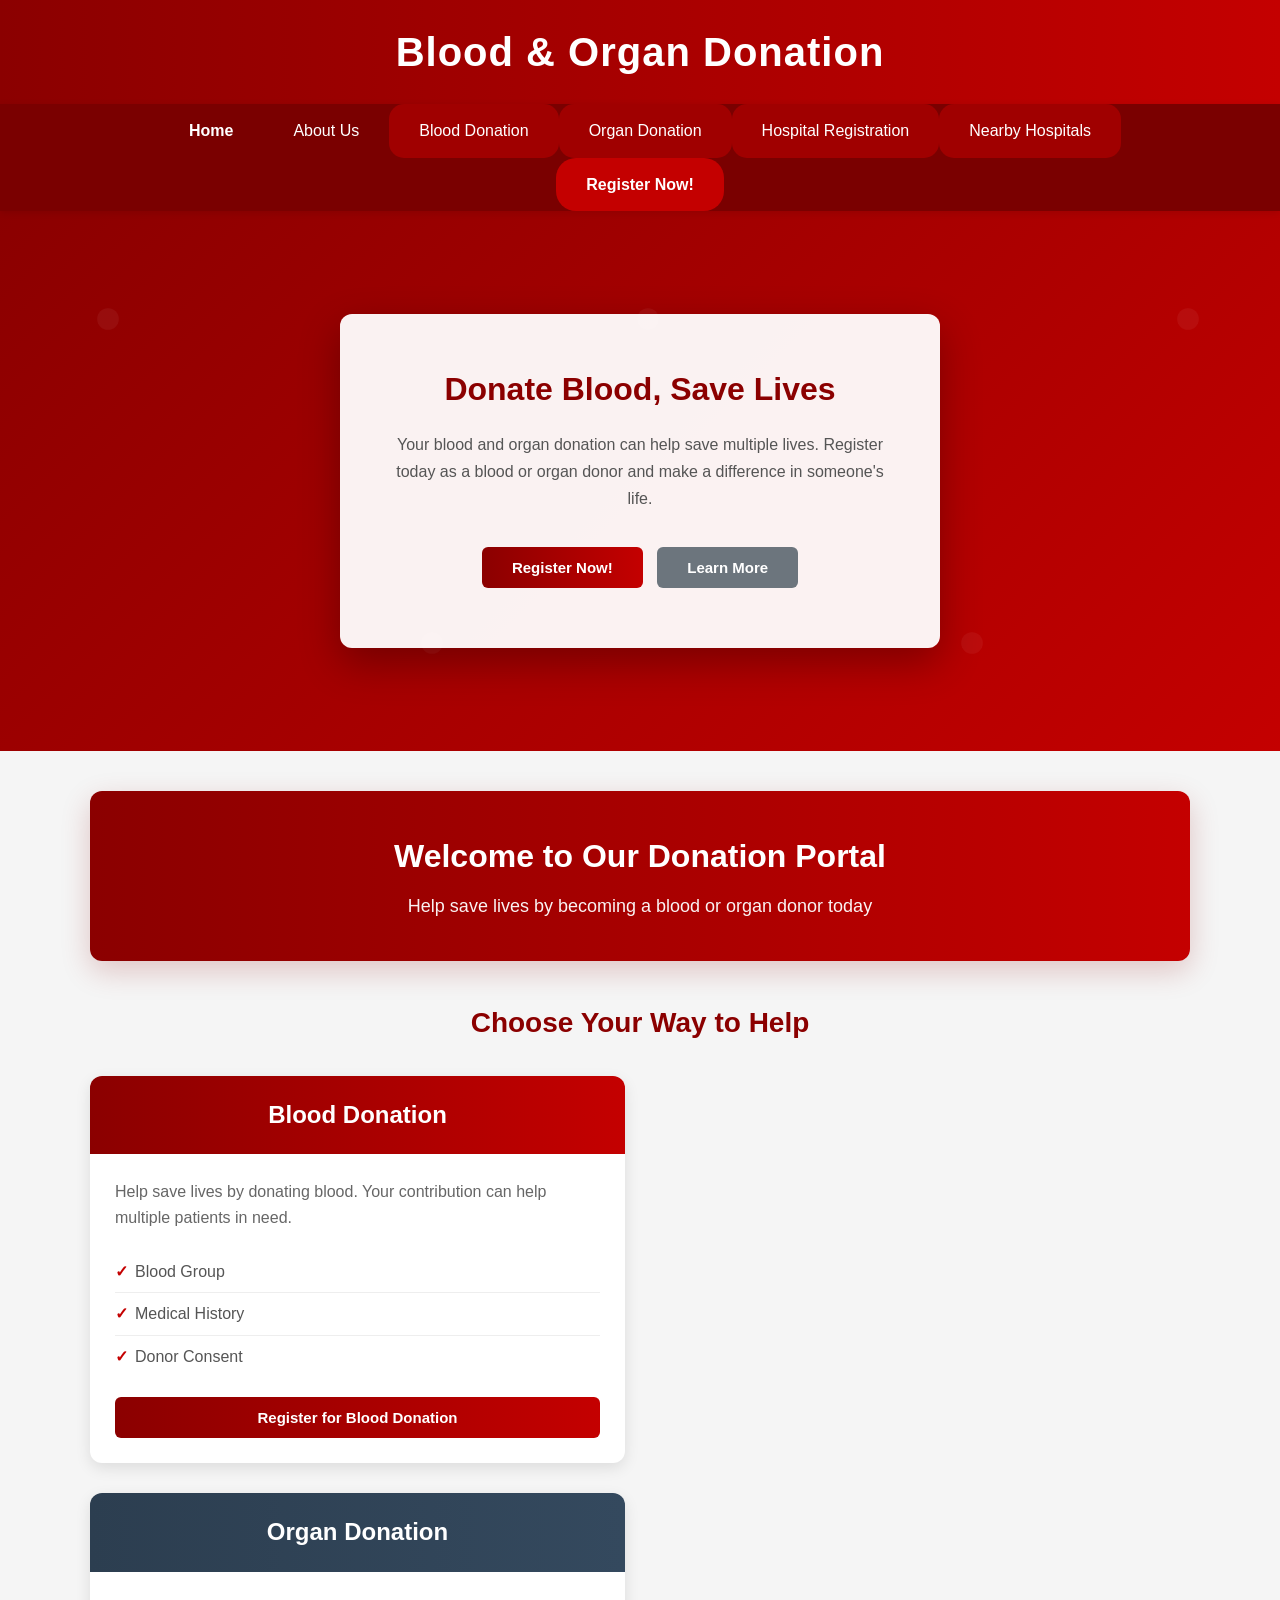
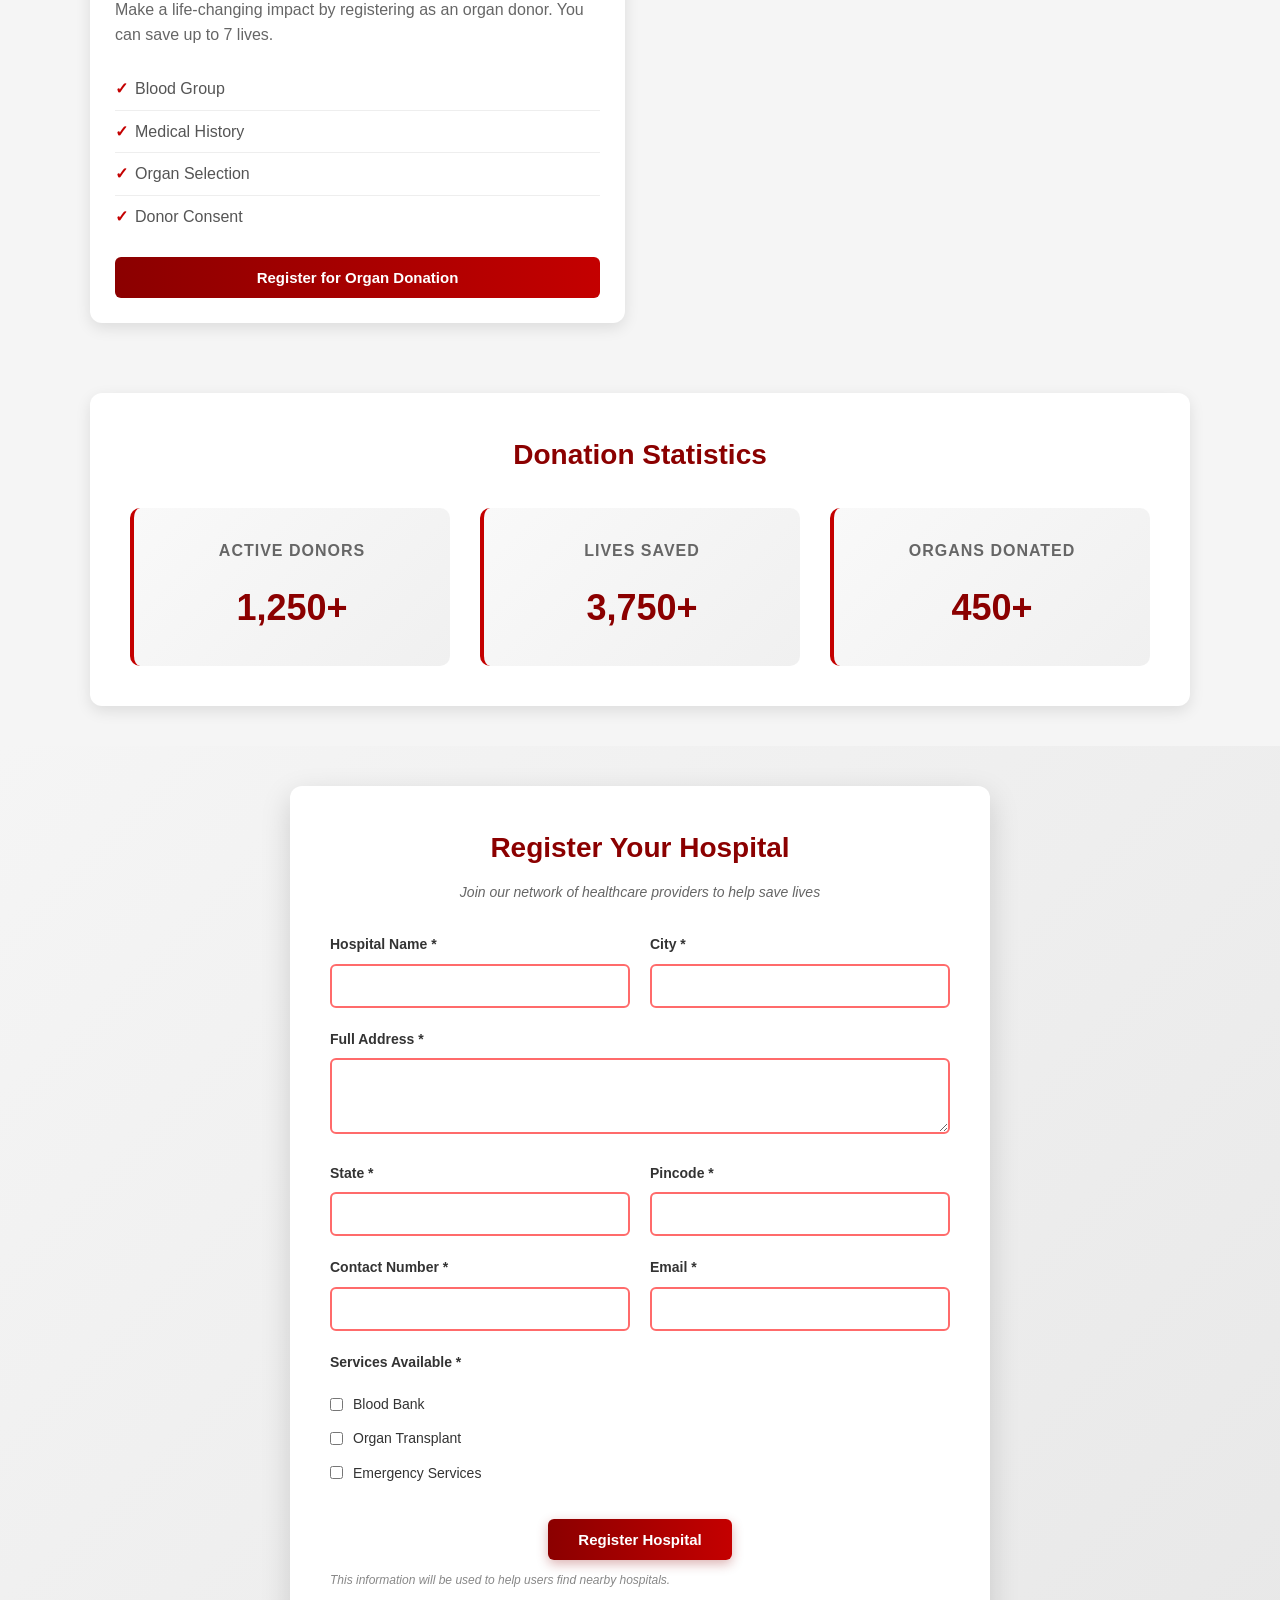
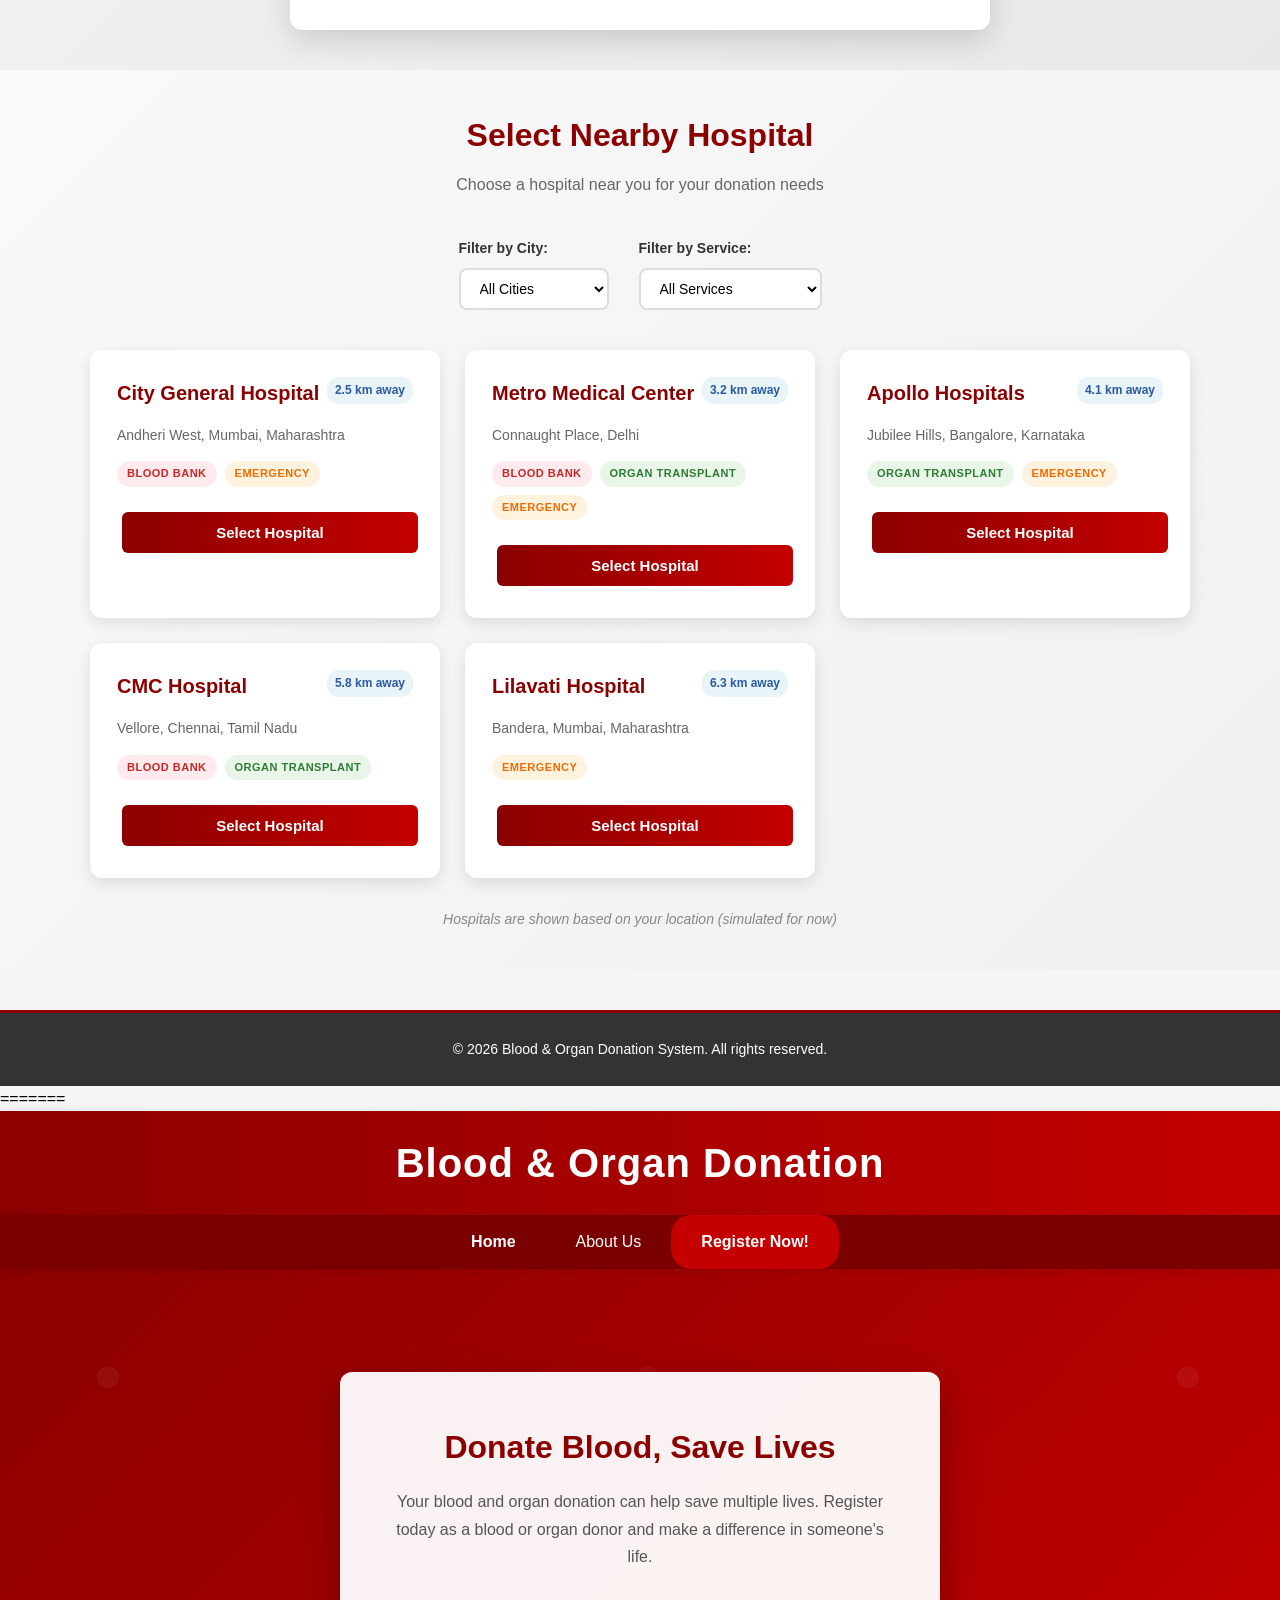
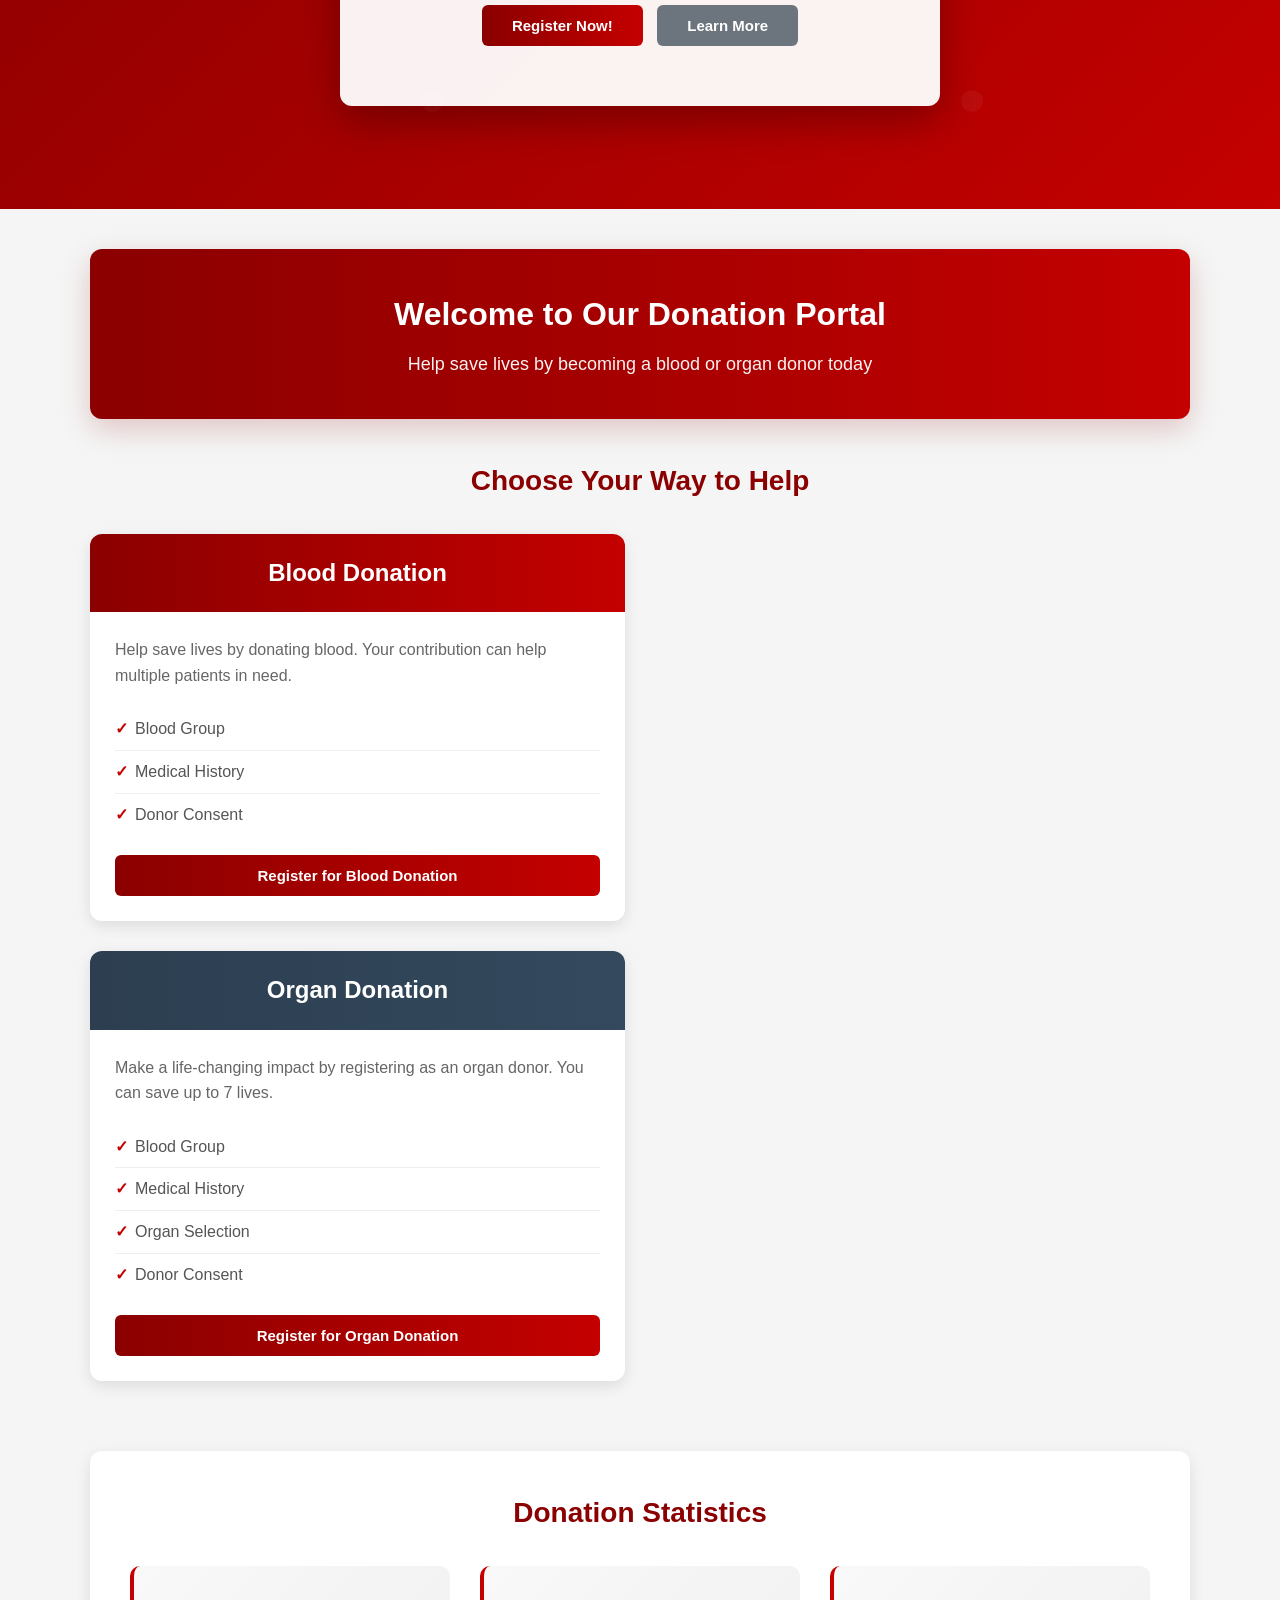
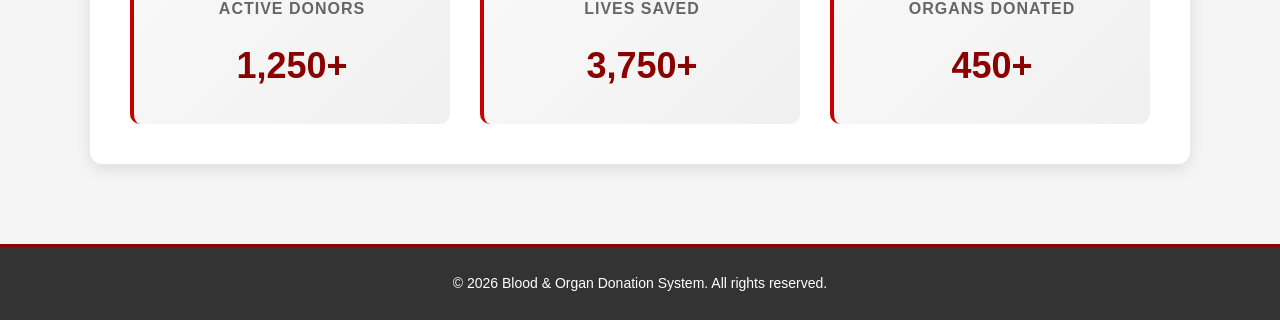
==== commit 21d940f1: "Resolved merge conflicts - final project" ====
--- a/index.html
+++ b/index.html
@@ -1,3 +1,4 @@
+
 <!DOCTYPE html>
 <html lang="en">
 <head>
@@ -297,4 +298,110 @@
 
     <script src="script.js"></script>
 </body>
+=======
+<!DOCTYPE html>
+<html lang="en">
+<head>
+    <meta charset="UTF-8">
+    <meta name="viewport" content="width=device-width, initial-scale=1.0">
+    <title>Home - Blood & Organ Donation</title>
+    <link rel="stylesheet" href="style.css">
+</head>
+<body>
+    <header>
+        <div class="container">
+            <h1>Blood & Organ Donation</h1>
+        </div>
+    </header>
+
+    <nav class="navbar">
+        <div class="container">
+            <ul>
+                <li onclick="window.location.href='index.html'" style="font-weight: bold;">Home</li>
+                <li onclick="window.location.href='about-us.html'">About Us</li>
+                <li onclick="window.location.href='registration.html'" class="register-btn">Register Now!</li>
+            </ul>
+        </div>
+    </nav>
+
+    <section class="hero">
+        <div class="hero-box">
+            <h2>Donate Blood, Save Lives</h2>
+            <p>
+                Your blood and organ donation can help save multiple lives.
+                Register today as a blood or organ donor and make a difference in someone's life.
+            </p>
+            <button class="btn btn-primary" onclick="window.location.href='registration.html'">Register Now!</button>
+            <button class="btn btn-secondary" onclick="window.location.href='about-us.html'">Learn More</button>
+        </div>
+    </section>
+
+    <section class="dashboard-section">
+        <div class="container">
+            <div class="dashboard-welcome">
+                <h2>Welcome to Our Donation Portal</h2>
+                <p>Help save lives by becoming a blood or organ donor today</p>
+            </div>
+
+            <div class="donation-options">
+                <h2>Choose Your Way to Help</h2>
+                
+                <div class="option-card">
+                    <div class="card-header blood-donation-card">
+                        <h3>Blood Donation</h3>
+                    </div>
+                    <div class="card-body">
+                        <p>Help save lives by donating blood. Your contribution can help multiple patients in need.</p>
+                        <ul class="requirements">
+                            <li>Blood Group</li>
+                            <li>Medical History</li>
+                            <li>Donor Consent</li>
+                        </ul>
+                        <button class="btn btn-primary" onclick="checkUserAndNavigate('blood-donation.html')">Register for Blood Donation</button>
+                    </div>
+                </div>
+
+                <div class="option-card">
+                    <div class="card-header organ-donation-card">
+                        <h3>Organ Donation</h3>
+                    </div>
+                    <div class="card-body">
+                        <p>Make a life-changing impact by registering as an organ donor. You can save up to 7 lives.</p>
+                        <ul class="requirements">
+                            <li>Blood Group</li>
+                            <li>Medical History</li>
+                            <li>Organ Selection</li>
+                            <li>Donor Consent</li>
+                        </ul>
+                        <button class="btn btn-primary" onclick="checkUserAndNavigate('organ-donation.html')">Register for Organ Donation</button>
+                    </div>
+                </div>
+            </div>
+
+            <div class="donation-stats">
+                <h2>Donation Statistics</h2>
+                <div class="stats-container">
+                    <div class="stat-box">
+                        <h4>Active Donors</h4>
+                        <p class="stat-number">1,250+</p>
+                    </div>
+                    <div class="stat-box">
+                        <h4>Lives Saved</h4>
+                        <p class="stat-number">3,750+</p>
+                    </div>
+                    <div class="stat-box">
+                        <h4>Organs Donated</h4>
+                        <p class="stat-number">450+</p>
+                    </div>
+                </div>
+            </div>
+        </div>
+    </section>
+
+    <footer>
+        <p>&copy; 2026 Blood & Organ Donation System. All rights reserved.</p>
+    </footer>
+
+    <script src="script.js"></script>
+</body>
 </html>
--- a/style.css
+++ b/style.css
@@ -1,3 +1,4 @@
+
 * {
     margin: 0;
     padding: 0;
@@ -1263,3 +1264,945 @@
         font-size: 13px;
     }
 }
+=======
+* {
+    margin: 0;
+    padding: 0;
+    box-sizing: border-box;
+    font-family: 'Segoe UI', Tahoma, Geneva, Verdana, sans-serif;
+}
+
+html {
+    scroll-behavior: smooth;
+}
+
+body {
+    background-color: #f5f5f5;
+    line-height: 1.6;
+}
+
+/* CONTAINER */
+
+.container {
+    width: 1100px;
+    max-width: 90%;
+    margin: 0 auto;
+}
+
+/* HEADER */
+
+header {
+    background: linear-gradient(90deg, #8b0000, #c40000);
+    color: white;
+    padding: 20px 0;
+    box-shadow: 0 4px 10px rgba(0, 0, 0, 0.2);
+    position: relative;
+}
+
+header h1 {
+    font-size: 40px;
+    text-align: center;
+    letter-spacing: 1px;
+    font-weight: 700;
+}
+
+/* NAVBAR */
+
+.navbar {
+    background: #7a0000;
+    box-shadow: 0 2px 8px rgba(0, 0, 0, 0.1);
+    position: sticky;
+    top: 0;
+    z-index: 100;
+}
+
+.navbar ul {
+    display: flex;
+    justify-content: center;
+    list-style: none;
+    flex-wrap: wrap;
+}
+
+.navbar li {
+    padding: 14px 30px;
+    color: white;
+    font-size: 16px;
+    cursor: pointer;
+    transition: all 0.3s ease;
+    display: flex;
+    align-items: center;
+}
+
+.navbar li:hover {
+    background: #c40000;
+    transform: scale(1.05);
+}
+
+.navbar .register-btn {
+    background: #c40000;
+    border-radius: 20px;
+    font-weight: 600;
+    transition: all 0.3s ease;
+}
+
+.navbar .register-btn:hover {
+    background: #8b0000;
+    transform: scale(1.08);
+    box-shadow: 0 4px 12px rgba(196, 0, 0, 0.4);
+}
+
+/* HERO SECTION */
+
+.hero {
+    height: 60vh;
+    background: linear-gradient(135deg, #8b0000 0%, #c40000 100%);
+    display: flex;
+    align-items: center;
+    justify-content: center;
+    padding: 40px 0;
+    position: relative;
+    overflow: hidden;
+}
+
+.hero::before {
+    content: '';
+    position: absolute;
+    top: 0;
+    left: 0;
+    right: 0;
+    bottom: 0;
+    background: url('data:image/svg+xml,<svg xmlns="http://www.w3.org/2000/svg" viewBox="0 0 100 100"><circle cx="20" cy="20" r="2" fill="white" opacity="0.1"/><circle cx="80" cy="80" r="2" fill="white" opacity="0.1"/></svg>');
+    opacity: 0.5;
+}
+
+.hero-box {
+    background: rgba(255, 255, 255, 0.95);
+    padding: 50px;
+    border-radius: 12px;
+    text-align: center;
+    max-width: 600px;
+    box-shadow: 0 15px 40px rgba(0, 0, 0, 0.3);
+    position: relative;
+    z-index: 2;
+    animation: slideIn 0.8s ease-out;
+}
+
+.hero-box h2 {
+    color: #8b0000;
+    margin-bottom: 15px;
+    font-size: 32px;
+    font-weight: 700;
+}
+
+.hero-box p {
+    margin-bottom: 25px;
+    font-size: 16px;
+    line-height: 1.7;
+    color: #555;
+}
+
+.hero-box .btn {
+    margin: 10px 5px;
+}
+
+/* FORM SECTION */
+
+.form-section {
+    min-height: 80vh;
+    padding: 40px 0;
+    display: flex;
+    align-items: center;
+    background: linear-gradient(135deg, #f5f5f5 0%, #e8e8e8 100%);
+}
+
+.form-box {
+    background: white;
+    padding: 40px;
+    border-radius: 12px;
+    box-shadow: 0 10px 30px rgba(0, 0, 0, 0.15);
+    max-width: 700px;
+    margin: 0 auto;
+    width: 100%;
+}
+
+.form-box h2 {
+    color: #8b0000;
+    margin-bottom: 10px;
+    font-size: 28px;
+    text-align: center;
+}
+
+.form-subtitle {
+    color: #666;
+    text-align: center;
+    margin-bottom: 30px;
+    font-size: 14px;
+    font-style: italic;
+}
+
+/* FORM STYLING */
+
+.form-group {
+    margin-bottom: 20px;
+}
+
+.form-group label {
+    display: block;
+    margin-bottom: 8px;
+    color: #333;
+    font-weight: 600;
+    font-size: 14px;
+}
+
+.form-group input,
+.form-group textarea,
+.form-group select {
+    width: 100%;
+    padding: 12px;
+    border: 2px solid #ddd;
+    border-radius: 6px;
+    font-size: 14px;
+    transition: all 0.3s ease;
+    font-family: 'Segoe UI', Tahoma, Geneva, Verdana, sans-serif;
+}
+
+.form-group input:focus,
+.form-group textarea:focus,
+.form-group select:focus {
+    outline: none;
+    border-color: #c40000;
+    box-shadow: 0 0 8px rgba(196, 0, 0, 0.2);
+}
+
+.form-group input:invalid,
+.form-group textarea:invalid,
+.form-group select:invalid {
+    border-color: #ff6b6b;
+}
+
+.form-group input:valid,
+.form-group textarea:valid,
+.form-group select:valid {
+    border-color: #51cf66;
+}
+
+.form-row {
+    display: grid;
+    grid-template-columns: 1fr 1fr;
+    gap: 20px;
+}
+
+.info-text {
+    display: block;
+    margin-top: 6px;
+    color: #888;
+    font-size: 12px;
+    font-style: italic;
+}
+
+/* CHECKBOX STYLING */
+
+.checkbox-group {
+    margin-top: 20px;
+}
+
+.checkbox-group label,
+.checkbox-inline {
+    display: flex;
+    align-items: center;
+    margin-bottom: 12px;
+    cursor: pointer;
+    font-weight: normal;
+}
+
+.checkbox-group input[type="checkbox"],
+.checkbox-inline input[type="checkbox"] {
+    width: auto;
+    margin-right: 10px;
+    cursor: pointer;
+    accent-color: #c40000;
+}
+
+.checkbox-inline {
+    margin-right: 20px;
+    display: inline-flex;
+}
+
+.organ-options {
+    display: grid;
+    grid-template-columns: repeat(2, 1fr);
+    gap: 15px;
+    margin-top: 15px;
+}
+
+@media (max-width: 768px) {
+    .organ-options {
+        grid-template-columns: 1fr;
+    }
+}
+
+/* BUTTONS */
+
+.btn {
+    padding: 12px 30px;
+    margin: 5px;
+    border: none;
+    border-radius: 6px;
+    cursor: pointer;
+    font-size: 15px;
+    font-weight: 600;
+    transition: all 0.3s ease;
+    display: inline-block;
+}
+
+.btn-primary {
+    background: linear-gradient(90deg, #8b0000, #c40000);
+    color: white;
+}
+
+.btn-primary:hover {
+    background: linear-gradient(90deg, #c40000, #8b0000);
+    transform: translateY(-2px);
+    box-shadow: 0 8px 16px rgba(196, 0, 0, 0.3);
+}
+
+.btn-primary:active {
+    transform: translateY(0);
+}
+
+.btn-secondary {
+    background: #6c757d;
+    color: white;
+}
+
+.btn-secondary:hover {
+    background: #5a6268;
+    transform: translateY(-2px);
+    box-shadow: 0 8px 16px rgba(0, 0, 0, 0.2);
+}
+
+.form-actions {
+    display: flex;
+    gap: 10px;
+    justify-content: center;
+    margin-top: 30px;
+    flex-wrap: wrap;
+}
+
+/* ABOUT SECTION */
+
+.about-section {
+    padding: 40px 0;
+    min-height: auto;
+}
+
+.about-header {
+    background: linear-gradient(90deg, #8b0000, #c40000);
+    color: white;
+    padding: 50px;
+    border-radius: 12px;
+    text-align: center;
+    margin-bottom: 40px;
+    box-shadow: 0 10px 30px rgba(139, 0, 0, 0.2);
+    animation: slideIn 0.6s ease-out;
+}
+
+.about-header h2 {
+    font-size: 36px;
+    margin-bottom: 10px;
+    font-weight: 700;
+}
+
+.about-subtitle {
+    font-size: 18px;
+    opacity: 0.95;
+}
+
+.about-content {
+    display: grid;
+    grid-template-columns: 1fr;
+    gap: 25px;
+}
+
+.about-card {
+    background: white;
+    padding: 30px;
+    border-radius: 12px;
+    box-shadow: 0 5px 15px rgba(0, 0, 0, 0.1);
+    animation: slideIn 0.6s ease-out;
+    border-left: 4px solid #c40000;
+}
+
+.about-card h3 {
+    color: #8b0000;
+    margin-bottom: 15px;
+    font-size: 22px;
+    font-weight: 700;
+}
+
+.about-card h4 {
+    color: #8b0000;
+    margin-top: 15px;
+    margin-bottom: 10px;
+    font-size: 16px;
+    font-weight: 600;
+}
+
+.about-card p {
+    color: #555;
+    line-height: 1.8;
+    margin-bottom: 15px;
+}
+
+.about-card ul {
+    list-style: none;
+    margin-left: 0;
+}
+
+.about-card li {
+    padding: 10px 0;
+    color: #555;
+    border-bottom: 1px solid #eee;
+    line-height: 1.6;
+}
+
+.about-card li:last-child {
+    border-bottom: none;
+}
+
+.services-list li {
+    padding-left: 20px;
+    position: relative;
+}
+
+.services-list li:before {
+    content: "✓";
+    position: absolute;
+    left: 0;
+    color: #c40000;
+    font-weight: bold;
+}
+
+.why-choose li {
+    padding-left: 25px;
+    position: relative;
+    font-size: 16px;
+    font-weight: 500;
+    color: #333;
+}
+
+.why-choose li:before {
+    content: "✓";
+    position: absolute;
+    left: 0;
+    color: #c40000;
+    font-weight: bold;
+    font-size: 18px;
+}
+
+.highlight-card {
+    background: linear-gradient(135deg, #fff5f5, #ffe8e8);
+    border-left: 4px solid #8b0000;
+}
+
+.eligibility {
+    background: #f9f9f9;
+    padding: 20px;
+    border-radius: 8px;
+    margin-top: 15px;
+}
+
+.impact-stats {
+    display: grid;
+    grid-template-columns: repeat(3, 1fr);
+    gap: 20px;
+    margin-top: 20px;
+}
+
+.impact-stat {
+    background: #f9f9f9;
+    padding: 20px;
+    border-radius: 8px;
+    text-align: center;
+    border: 2px solid #eee;
+}
+
+.impact-stat h4 {
+    color: #c40000;
+    font-size: 28px;
+    margin-bottom: 5px;
+}
+
+.impact-stat p {
+    color: #666;
+    margin: 0;
+}
+
+.faq {
+    background: #f9f9f9;
+    border-radius: 8px;
+    padding: 20px;
+    margin-top: 15px;
+}
+
+.faq-item {
+    padding: 15px 0;
+    border-bottom: 1px solid #ddd;
+}
+
+.faq-item:last-child {
+    border-bottom: none;
+}
+
+.faq-item h4 {
+    color: #8b0000;
+    margin-bottom: 10px;
+    cursor: pointer;
+    transition: 0.3s;
+}
+
+.faq-item h4:hover {
+    color: #c40000;
+}
+
+.faq-item p {
+    color: #666;
+    margin: 0;
+    line-height: 1.6;
+}
+
+/* CONTACT SECTION */
+
+.contact-card {
+    background: linear-gradient(135deg, #fff5f5, #ffe8e8) !important;
+    border-left: 4px solid #8b0000 !important;
+}
+
+.contact-card h3 {
+    color: #8b0000;
+    margin-bottom: 15px;
+}
+
+.contact-card > p {
+    color: #555;
+    margin-bottom: 25px;
+    font-size: 15px;
+}
+
+.contact-content {
+    display: grid;
+    grid-template-columns: 1fr 1fr;
+    gap: 20px;
+    margin-bottom: 20px;
+}
+
+@media (max-width: 768px) {
+    .contact-content {
+        grid-template-columns: 1fr;
+    }
+}
+
+.contact-item {
+    background: white;
+    padding: 20px;
+    border-radius: 8px;
+    border-left: 3px solid #c40000;
+    box-shadow: 0 2px 8px rgba(0, 0, 0, 0.08);
+}
+
+.contact-item h4 {
+    color: #8b0000;
+    margin-bottom: 10px;
+    font-size: 16px;
+    font-weight: 600;
+}
+
+.contact-item p {
+    color: #555;
+    margin: 0;
+    line-height: 1.7;
+    font-size: 14px;
+}
+
+.contact-form {
+    background: white;
+    padding: 20px;
+    border-radius: 8px;
+    box-shadow: 0 2px 8px rgba(0, 0, 0, 0.08);
+}
+
+.contact-form-section h4 {
+    color: #8b0000;
+    margin-bottom: 15px;
+    font-size: 16px;
+    font-weight: 600;
+}
+
+.success-message {
+    background: #d4edda;
+    color: #155724;
+    padding: 15px;
+    border-radius: 6px;
+    margin-bottom: 20px;
+    border-left: 4px solid #51cf66;
+    display: none;
+}
+    .about-header h2 {
+        font-size: 26px;
+    }
+
+    .impact-stats {
+        grid-template-columns: 1fr;
+    }
+
+    .about-header {
+        padding: 30px;
+    }
+
+    .about-card {
+        padding: 20px;
+    }
+
+
+/* DASHBOARD SECTION */
+
+.dashboard-section {
+    padding: 40px 0;
+    min-height: 80vh;
+}
+
+.dashboard-welcome {
+    background: linear-gradient(90deg, #8b0000, #c40000);
+    color: white;
+    padding: 40px;
+    border-radius: 12px;
+    margin-bottom: 40px;
+    text-align: center;
+    box-shadow: 0 10px 30px rgba(139, 0, 0, 0.2);
+}
+
+.dashboard-welcome h2 {
+    font-size: 32px;
+    margin-bottom: 10px;
+}
+
+.dashboard-welcome p {
+    font-size: 18px;
+    opacity: 0.95;
+}
+
+/* USER INFO CARD */
+
+.user-info-card {
+    background: white;
+    padding: 30px;
+    border-radius: 12px;
+    margin-bottom: 40px;
+    box-shadow: 0 5px 15px rgba(0, 0, 0, 0.1);
+}
+
+.user-info-card h3 {
+    color: #8b0000;
+    margin-bottom: 20px;
+    font-size: 22px;
+}
+
+.info-display {
+    background: #f9f9f9;
+    padding: 20px;
+    border-radius: 8px;
+    margin-bottom: 20px;
+}
+
+.info-display p {
+    margin-bottom: 12px;
+    font-size: 15px;
+    padding: 8px;
+    border-bottom: 1px solid #eee;
+}
+
+.info-display p:last-child {
+    border-bottom: none;
+}
+
+.info-display strong {
+    color: #8b0000;
+}
+
+/* DONATION OPTIONS */
+
+.donation-options {
+    margin-bottom: 40px;
+}
+
+.donation-options h2 {
+    color: #8b0000;
+    margin-bottom: 30px;
+    text-align: center;
+    font-size: 28px;
+}
+
+.option-card {
+    background: white;
+    border-radius: 12px;
+    overflow: hidden;
+    box-shadow: 0 5px 15px rgba(0, 0, 0, 0.1);
+    margin-bottom: 30px;
+    transition: all 0.3s ease;
+    display: inline-block;
+    width: calc(50% - 15px);
+    margin-right: 30px;
+    vertical-align: top;
+}
+
+.option-card:last-child {
+    margin-right: 0;
+}
+
+@media (max-width: 968px) {
+    .option-card {
+        width: 100%;
+        margin-right: 0;
+    }
+}
+
+.option-card:hover {
+    transform: translateY(-5px);
+    box-shadow: 0 10px 25px rgba(0, 0, 0, 0.15);
+}
+
+.card-header {
+    padding: 20px;
+    color: white;
+    text-align: center;
+}
+
+.blood-donation-card {
+    background: linear-gradient(90deg, #8b0000, #c40000);
+}
+
+.organ-donation-card {
+    background: linear-gradient(90deg, #2c3e50, #34495e);
+}
+
+.card-header h3 {
+    font-size: 24px;
+    margin: 0;
+}
+
+.card-body {
+    padding: 25px;
+}
+
+.card-body p {
+    color: #666;
+    margin-bottom: 20px;
+    line-height: 1.6;
+}
+
+.requirements {
+    list-style: none;
+    margin-bottom: 20px;
+}
+
+.requirements li {
+    padding: 8px 0;
+    color: #555;
+    border-bottom: 1px solid #eee;
+    padding-left: 20px;
+    position: relative;
+}
+
+.requirements li:before {
+    content: "✓";
+    position: absolute;
+    left: 0;
+    color: #c40000;
+    font-weight: bold;
+}
+
+.requirements li:last-child {
+    border-bottom: none;
+}
+
+.card-body .btn {
+    width: 100%;
+    text-align: center;
+    margin: 0;
+}
+
+/* STATS */
+
+.donation-stats {
+    background: white;
+    padding: 40px;
+    border-radius: 12px;
+    box-shadow: 0 5px 15px rgba(0, 0, 0, 0.1);
+    text-align: center;
+}
+
+.donation-stats h2 {
+    color: #8b0000;
+    margin-bottom: 30px;
+    font-size: 28px;
+}
+
+.stats-container {
+    display: grid;
+    grid-template-columns: repeat(3, 1fr);
+    gap: 30px;
+}
+
+@media (max-width: 768px) {
+    .stats-container {
+        grid-template-columns: 1fr;
+        gap: 20px;
+    }
+}
+
+.stat-box {
+    background: linear-gradient(135deg, #f9f9f9, #f0f0f0);
+    padding: 30px;
+    border-radius: 10px;
+    border-left: 4px solid #c40000;
+}
+
+.stat-box h4 {
+    color: #666;
+    margin-bottom: 15px;
+    font-size: 16px;
+    text-transform: uppercase;
+    letter-spacing: 1px;
+}
+
+.stat-number {
+    font-size: 36px;
+    color: #8b0000;
+    font-weight: 700;
+}
+
+/* FOOTER */
+
+footer {
+    background: #333;
+    color: white;
+    text-align: center;
+    padding: 25px 0;
+    border-top: 3px solid #8b0000;
+    margin-top: 40px;
+    font-size: 14px;
+}
+
+/* RESPONSIVE DESIGN */
+
+@media (max-width: 768px) {
+    header h1 {
+        font-size: 28px;
+    }
+
+    .form-row {
+        grid-template-columns: 1fr;
+    }
+
+    .navbar li {
+        padding: 10px 15px;
+        font-size: 14px;
+    }
+
+    .form-box {
+        padding: 25px;
+    }
+
+    .container {
+        width: 95%;
+    }
+}
+
+@media (max-width: 480px) {
+    header h1 {
+        font-size: 22px;
+    }
+
+    .form-box {
+        padding: 15px;
+    }
+
+    .dashboard-welcome {
+        padding: 20px;
+    }
+
+    .dashboard-welcome h2 {
+        font-size: 22px;
+    }
+
+    .btn {
+        padding: 10px 20px;
+        font-size: 14px;
+    }
+
+    .form-actions {
+        flex-direction: column;
+    }
+
+    .btn {
+        width: 100%;
+    }
+}
+
+/* ANIMATIONS */
+
+@keyframes slideIn {
+    from {
+        opacity: 0;
+        transform: translateY(20px);
+    }
+    to {
+        opacity: 1;
+        transform: translateY(0);
+    }
+}
+
+.form-box,
+.option-card,
+.user-info-card {
+    animation: slideIn 0.6s ease-out;
+}
+
+/* UTILITY CLASSES */
+
+.hidden {
+    display: none !important;
+}
+
+.visible {
+    display: block !important;
+}
+
+.text-center {
+    text-align: center;
+}
+
+.mt-20 {
+    margin-top: 20px;
+}
+
+.mb-20 {
+    margin-bottom: 20px;
+}
+
+.error-message {
+    color: #c40000;
+    font-size: 13px;
+    margin-top: 5px;
+    display: none;
+}
+
+.success-message {
+    background: #d4edda;
+    color: #155724;
+    padding: 15px;
+    border-radius: 6px;
+    margin-bottom: 20px;
+    border-left: 4px solid #51cf66;
+    display: none;
+}
--- a/style.css
+++ b/style.css
@@ -1,3 +1,4 @@
+
 * {
     margin: 0;
     padding: 0;
@@ -1263,3 +1264,945 @@
         font-size: 13px;
     }
 }
+=======
+* {
+    margin: 0;
+    padding: 0;
+    box-sizing: border-box;
+    font-family: 'Segoe UI', Tahoma, Geneva, Verdana, sans-serif;
+}
+
+html {
+    scroll-behavior: smooth;
+}
+
+body {
+    background-color: #f5f5f5;
+    line-height: 1.6;
+}
+
+/* CONTAINER */
+
+.container {
+    width: 1100px;
+    max-width: 90%;
+    margin: 0 auto;
+}
+
+/* HEADER */
+
+header {
+    background: linear-gradient(90deg, #8b0000, #c40000);
+    color: white;
+    padding: 20px 0;
+    box-shadow: 0 4px 10px rgba(0, 0, 0, 0.2);
+    position: relative;
+}
+
+header h1 {
+    font-size: 40px;
+    text-align: center;
+    letter-spacing: 1px;
+    font-weight: 700;
+}
+
+/* NAVBAR */
+
+.navbar {
+    background: #7a0000;
+    box-shadow: 0 2px 8px rgba(0, 0, 0, 0.1);
+    position: sticky;
+    top: 0;
+    z-index: 100;
+}
+
+.navbar ul {
+    display: flex;
+    justify-content: center;
+    list-style: none;
+    flex-wrap: wrap;
+}
+
+.navbar li {
+    padding: 14px 30px;
+    color: white;
+    font-size: 16px;
+    cursor: pointer;
+    transition: all 0.3s ease;
+    display: flex;
+    align-items: center;
+}
+
+.navbar li:hover {
+    background: #c40000;
+    transform: scale(1.05);
+}
+
+.navbar .register-btn {
+    background: #c40000;
+    border-radius: 20px;
+    font-weight: 600;
+    transition: all 0.3s ease;
+}
+
+.navbar .register-btn:hover {
+    background: #8b0000;
+    transform: scale(1.08);
+    box-shadow: 0 4px 12px rgba(196, 0, 0, 0.4);
+}
+
+/* HERO SECTION */
+
+.hero {
+    height: 60vh;
+    background: linear-gradient(135deg, #8b0000 0%, #c40000 100%);
+    display: flex;
+    align-items: center;
+    justify-content: center;
+    padding: 40px 0;
+    position: relative;
+    overflow: hidden;
+}
+
+.hero::before {
+    content: '';
+    position: absolute;
+    top: 0;
+    left: 0;
+    right: 0;
+    bottom: 0;
+    background: url('data:image/svg+xml,<svg xmlns="http://www.w3.org/2000/svg" viewBox="0 0 100 100"><circle cx="20" cy="20" r="2" fill="white" opacity="0.1"/><circle cx="80" cy="80" r="2" fill="white" opacity="0.1"/></svg>');
+    opacity: 0.5;
+}
+
+.hero-box {
+    background: rgba(255, 255, 255, 0.95);
+    padding: 50px;
+    border-radius: 12px;
+    text-align: center;
+    max-width: 600px;
+    box-shadow: 0 15px 40px rgba(0, 0, 0, 0.3);
+    position: relative;
+    z-index: 2;
+    animation: slideIn 0.8s ease-out;
+}
+
+.hero-box h2 {
+    color: #8b0000;
+    margin-bottom: 15px;
+    font-size: 32px;
+    font-weight: 700;
+}
+
+.hero-box p {
+    margin-bottom: 25px;
+    font-size: 16px;
+    line-height: 1.7;
+    color: #555;
+}
+
+.hero-box .btn {
+    margin: 10px 5px;
+}
+
+/* FORM SECTION */
+
+.form-section {
+    min-height: 80vh;
+    padding: 40px 0;
+    display: flex;
+    align-items: center;
+    background: linear-gradient(135deg, #f5f5f5 0%, #e8e8e8 100%);
+}
+
+.form-box {
+    background: white;
+    padding: 40px;
+    border-radius: 12px;
+    box-shadow: 0 10px 30px rgba(0, 0, 0, 0.15);
+    max-width: 700px;
+    margin: 0 auto;
+    width: 100%;
+}
+
+.form-box h2 {
+    color: #8b0000;
+    margin-bottom: 10px;
+    font-size: 28px;
+    text-align: center;
+}
+
+.form-subtitle {
+    color: #666;
+    text-align: center;
+    margin-bottom: 30px;
+    font-size: 14px;
+    font-style: italic;
+}
+
+/* FORM STYLING */
+
+.form-group {
+    margin-bottom: 20px;
+}
+
+.form-group label {
+    display: block;
+    margin-bottom: 8px;
+    color: #333;
+    font-weight: 600;
+    font-size: 14px;
+}
+
+.form-group input,
+.form-group textarea,
+.form-group select {
+    width: 100%;
+    padding: 12px;
+    border: 2px solid #ddd;
+    border-radius: 6px;
+    font-size: 14px;
+    transition: all 0.3s ease;
+    font-family: 'Segoe UI', Tahoma, Geneva, Verdana, sans-serif;
+}
+
+.form-group input:focus,
+.form-group textarea:focus,
+.form-group select:focus {
+    outline: none;
+    border-color: #c40000;
+    box-shadow: 0 0 8px rgba(196, 0, 0, 0.2);
+}
+
+.form-group input:invalid,
+.form-group textarea:invalid,
+.form-group select:invalid {
+    border-color: #ff6b6b;
+}
+
+.form-group input:valid,
+.form-group textarea:valid,
+.form-group select:valid {
+    border-color: #51cf66;
+}
+
+.form-row {
+    display: grid;
+    grid-template-columns: 1fr 1fr;
+    gap: 20px;
+}
+
+.info-text {
+    display: block;
+    margin-top: 6px;
+    color: #888;
+    font-size: 12px;
+    font-style: italic;
+}
+
+/* CHECKBOX STYLING */
+
+.checkbox-group {
+    margin-top: 20px;
+}
+
+.checkbox-group label,
+.checkbox-inline {
+    display: flex;
+    align-items: center;
+    margin-bottom: 12px;
+    cursor: pointer;
+    font-weight: normal;
+}
+
+.checkbox-group input[type="checkbox"],
+.checkbox-inline input[type="checkbox"] {
+    width: auto;
+    margin-right: 10px;
+    cursor: pointer;
+    accent-color: #c40000;
+}
+
+.checkbox-inline {
+    margin-right: 20px;
+    display: inline-flex;
+}
+
+.organ-options {
+    display: grid;
+    grid-template-columns: repeat(2, 1fr);
+    gap: 15px;
+    margin-top: 15px;
+}
+
+@media (max-width: 768px) {
+    .organ-options {
+        grid-template-columns: 1fr;
+    }
+}
+
+/* BUTTONS */
+
+.btn {
+    padding: 12px 30px;
+    margin: 5px;
+    border: none;
+    border-radius: 6px;
+    cursor: pointer;
+    font-size: 15px;
+    font-weight: 600;
+    transition: all 0.3s ease;
+    display: inline-block;
+}
+
+.btn-primary {
+    background: linear-gradient(90deg, #8b0000, #c40000);
+    color: white;
+}
+
+.btn-primary:hover {
+    background: linear-gradient(90deg, #c40000, #8b0000);
+    transform: translateY(-2px);
+    box-shadow: 0 8px 16px rgba(196, 0, 0, 0.3);
+}
+
+.btn-primary:active {
+    transform: translateY(0);
+}
+
+.btn-secondary {
+    background: #6c757d;
+    color: white;
+}
+
+.btn-secondary:hover {
+    background: #5a6268;
+    transform: translateY(-2px);
+    box-shadow: 0 8px 16px rgba(0, 0, 0, 0.2);
+}
+
+.form-actions {
+    display: flex;
+    gap: 10px;
+    justify-content: center;
+    margin-top: 30px;
+    flex-wrap: wrap;
+}
+
+/* ABOUT SECTION */
+
+.about-section {
+    padding: 40px 0;
+    min-height: auto;
+}
+
+.about-header {
+    background: linear-gradient(90deg, #8b0000, #c40000);
+    color: white;
+    padding: 50px;
+    border-radius: 12px;
+    text-align: center;
+    margin-bottom: 40px;
+    box-shadow: 0 10px 30px rgba(139, 0, 0, 0.2);
+    animation: slideIn 0.6s ease-out;
+}
+
+.about-header h2 {
+    font-size: 36px;
+    margin-bottom: 10px;
+    font-weight: 700;
+}
+
+.about-subtitle {
+    font-size: 18px;
+    opacity: 0.95;
+}
+
+.about-content {
+    display: grid;
+    grid-template-columns: 1fr;
+    gap: 25px;
+}
+
+.about-card {
+    background: white;
+    padding: 30px;
+    border-radius: 12px;
+    box-shadow: 0 5px 15px rgba(0, 0, 0, 0.1);
+    animation: slideIn 0.6s ease-out;
+    border-left: 4px solid #c40000;
+}
+
+.about-card h3 {
+    color: #8b0000;
+    margin-bottom: 15px;
+    font-size: 22px;
+    font-weight: 700;
+}
+
+.about-card h4 {
+    color: #8b0000;
+    margin-top: 15px;
+    margin-bottom: 10px;
+    font-size: 16px;
+    font-weight: 600;
+}
+
+.about-card p {
+    color: #555;
+    line-height: 1.8;
+    margin-bottom: 15px;
+}
+
+.about-card ul {
+    list-style: none;
+    margin-left: 0;
+}
+
+.about-card li {
+    padding: 10px 0;
+    color: #555;
+    border-bottom: 1px solid #eee;
+    line-height: 1.6;
+}
+
+.about-card li:last-child {
+    border-bottom: none;
+}
+
+.services-list li {
+    padding-left: 20px;
+    position: relative;
+}
+
+.services-list li:before {
+    content: "✓";
+    position: absolute;
+    left: 0;
+    color: #c40000;
+    font-weight: bold;
+}
+
+.why-choose li {
+    padding-left: 25px;
+    position: relative;
+    font-size: 16px;
+    font-weight: 500;
+    color: #333;
+}
+
+.why-choose li:before {
+    content: "✓";
+    position: absolute;
+    left: 0;
+    color: #c40000;
+    font-weight: bold;
+    font-size: 18px;
+}
+
+.highlight-card {
+    background: linear-gradient(135deg, #fff5f5, #ffe8e8);
+    border-left: 4px solid #8b0000;
+}
+
+.eligibility {
+    background: #f9f9f9;
+    padding: 20px;
+    border-radius: 8px;
+    margin-top: 15px;
+}
+
+.impact-stats {
+    display: grid;
+    grid-template-columns: repeat(3, 1fr);
+    gap: 20px;
+    margin-top: 20px;
+}
+
+.impact-stat {
+    background: #f9f9f9;
+    padding: 20px;
+    border-radius: 8px;
+    text-align: center;
+    border: 2px solid #eee;
+}
+
+.impact-stat h4 {
+    color: #c40000;
+    font-size: 28px;
+    margin-bottom: 5px;
+}
+
+.impact-stat p {
+    color: #666;
+    margin: 0;
+}
+
+.faq {
+    background: #f9f9f9;
+    border-radius: 8px;
+    padding: 20px;
+    margin-top: 15px;
+}
+
+.faq-item {
+    padding: 15px 0;
+    border-bottom: 1px solid #ddd;
+}
+
+.faq-item:last-child {
+    border-bottom: none;
+}
+
+.faq-item h4 {
+    color: #8b0000;
+    margin-bottom: 10px;
+    cursor: pointer;
+    transition: 0.3s;
+}
+
+.faq-item h4:hover {
+    color: #c40000;
+}
+
+.faq-item p {
+    color: #666;
+    margin: 0;
+    line-height: 1.6;
+}
+
+/* CONTACT SECTION */
+
+.contact-card {
+    background: linear-gradient(135deg, #fff5f5, #ffe8e8) !important;
+    border-left: 4px solid #8b0000 !important;
+}
+
+.contact-card h3 {
+    color: #8b0000;
+    margin-bottom: 15px;
+}
+
+.contact-card > p {
+    color: #555;
+    margin-bottom: 25px;
+    font-size: 15px;
+}
+
+.contact-content {
+    display: grid;
+    grid-template-columns: 1fr 1fr;
+    gap: 20px;
+    margin-bottom: 20px;
+}
+
+@media (max-width: 768px) {
+    .contact-content {
+        grid-template-columns: 1fr;
+    }
+}
+
+.contact-item {
+    background: white;
+    padding: 20px;
+    border-radius: 8px;
+    border-left: 3px solid #c40000;
+    box-shadow: 0 2px 8px rgba(0, 0, 0, 0.08);
+}
+
+.contact-item h4 {
+    color: #8b0000;
+    margin-bottom: 10px;
+    font-size: 16px;
+    font-weight: 600;
+}
+
+.contact-item p {
+    color: #555;
+    margin: 0;
+    line-height: 1.7;
+    font-size: 14px;
+}
+
+.contact-form {
+    background: white;
+    padding: 20px;
+    border-radius: 8px;
+    box-shadow: 0 2px 8px rgba(0, 0, 0, 0.08);
+}
+
+.contact-form-section h4 {
+    color: #8b0000;
+    margin-bottom: 15px;
+    font-size: 16px;
+    font-weight: 600;
+}
+
+.success-message {
+    background: #d4edda;
+    color: #155724;
+    padding: 15px;
+    border-radius: 6px;
+    margin-bottom: 20px;
+    border-left: 4px solid #51cf66;
+    display: none;
+}
+    .about-header h2 {
+        font-size: 26px;
+    }
+
+    .impact-stats {
+        grid-template-columns: 1fr;
+    }
+
+    .about-header {
+        padding: 30px;
+    }
+
+    .about-card {
+        padding: 20px;
+    }
+
+
+/* DASHBOARD SECTION */
+
+.dashboard-section {
+    padding: 40px 0;
+    min-height: 80vh;
+}
+
+.dashboard-welcome {
+    background: linear-gradient(90deg, #8b0000, #c40000);
+    color: white;
+    padding: 40px;
+    border-radius: 12px;
+    margin-bottom: 40px;
+    text-align: center;
+    box-shadow: 0 10px 30px rgba(139, 0, 0, 0.2);
+}
+
+.dashboard-welcome h2 {
+    font-size: 32px;
+    margin-bottom: 10px;
+}
+
+.dashboard-welcome p {
+    font-size: 18px;
+    opacity: 0.95;
+}
+
+/* USER INFO CARD */
+
+.user-info-card {
+    background: white;
+    padding: 30px;
+    border-radius: 12px;
+    margin-bottom: 40px;
+    box-shadow: 0 5px 15px rgba(0, 0, 0, 0.1);
+}
+
+.user-info-card h3 {
+    color: #8b0000;
+    margin-bottom: 20px;
+    font-size: 22px;
+}
+
+.info-display {
+    background: #f9f9f9;
+    padding: 20px;
+    border-radius: 8px;
+    margin-bottom: 20px;
+}
+
+.info-display p {
+    margin-bottom: 12px;
+    font-size: 15px;
+    padding: 8px;
+    border-bottom: 1px solid #eee;
+}
+
+.info-display p:last-child {
+    border-bottom: none;
+}
+
+.info-display strong {
+    color: #8b0000;
+}
+
+/* DONATION OPTIONS */
+
+.donation-options {
+    margin-bottom: 40px;
+}
+
+.donation-options h2 {
+    color: #8b0000;
+    margin-bottom: 30px;
+    text-align: center;
+    font-size: 28px;
+}
+
+.option-card {
+    background: white;
+    border-radius: 12px;
+    overflow: hidden;
+    box-shadow: 0 5px 15px rgba(0, 0, 0, 0.1);
+    margin-bottom: 30px;
+    transition: all 0.3s ease;
+    display: inline-block;
+    width: calc(50% - 15px);
+    margin-right: 30px;
+    vertical-align: top;
+}
+
+.option-card:last-child {
+    margin-right: 0;
+}
+
+@media (max-width: 968px) {
+    .option-card {
+        width: 100%;
+        margin-right: 0;
+    }
+}
+
+.option-card:hover {
+    transform: translateY(-5px);
+    box-shadow: 0 10px 25px rgba(0, 0, 0, 0.15);
+}
+
+.card-header {
+    padding: 20px;
+    color: white;
+    text-align: center;
+}
+
+.blood-donation-card {
+    background: linear-gradient(90deg, #8b0000, #c40000);
+}
+
+.organ-donation-card {
+    background: linear-gradient(90deg, #2c3e50, #34495e);
+}
+
+.card-header h3 {
+    font-size: 24px;
+    margin: 0;
+}
+
+.card-body {
+    padding: 25px;
+}
+
+.card-body p {
+    color: #666;
+    margin-bottom: 20px;
+    line-height: 1.6;
+}
+
+.requirements {
+    list-style: none;
+    margin-bottom: 20px;
+}
+
+.requirements li {
+    padding: 8px 0;
+    color: #555;
+    border-bottom: 1px solid #eee;
+    padding-left: 20px;
+    position: relative;
+}
+
+.requirements li:before {
+    content: "✓";
+    position: absolute;
+    left: 0;
+    color: #c40000;
+    font-weight: bold;
+}
+
+.requirements li:last-child {
+    border-bottom: none;
+}
+
+.card-body .btn {
+    width: 100%;
+    text-align: center;
+    margin: 0;
+}
+
+/* STATS */
+
+.donation-stats {
+    background: white;
+    padding: 40px;
+    border-radius: 12px;
+    box-shadow: 0 5px 15px rgba(0, 0, 0, 0.1);
+    text-align: center;
+}
+
+.donation-stats h2 {
+    color: #8b0000;
+    margin-bottom: 30px;
+    font-size: 28px;
+}
+
+.stats-container {
+    display: grid;
+    grid-template-columns: repeat(3, 1fr);
+    gap: 30px;
+}
+
+@media (max-width: 768px) {
+    .stats-container {
+        grid-template-columns: 1fr;
+        gap: 20px;
+    }
+}
+
+.stat-box {
+    background: linear-gradient(135deg, #f9f9f9, #f0f0f0);
+    padding: 30px;
+    border-radius: 10px;
+    border-left: 4px solid #c40000;
+}
+
+.stat-box h4 {
+    color: #666;
+    margin-bottom: 15px;
+    font-size: 16px;
+    text-transform: uppercase;
+    letter-spacing: 1px;
+}
+
+.stat-number {
+    font-size: 36px;
+    color: #8b0000;
+    font-weight: 700;
+}
+
+/* FOOTER */
+
+footer {
+    background: #333;
+    color: white;
+    text-align: center;
+    padding: 25px 0;
+    border-top: 3px solid #8b0000;
+    margin-top: 40px;
+    font-size: 14px;
+}
+
+/* RESPONSIVE DESIGN */
+
+@media (max-width: 768px) {
+    header h1 {
+        font-size: 28px;
+    }
+
+    .form-row {
+        grid-template-columns: 1fr;
+    }
+
+    .navbar li {
+        padding: 10px 15px;
+        font-size: 14px;
+    }
+
+    .form-box {
+        padding: 25px;
+    }
+
+    .container {
+        width: 95%;
+    }
+}
+
+@media (max-width: 480px) {
+    header h1 {
+        font-size: 22px;
+    }
+
+    .form-box {
+        padding: 15px;
+    }
+
+    .dashboard-welcome {
+        padding: 20px;
+    }
+
+    .dashboard-welcome h2 {
+        font-size: 22px;
+    }
+
+    .btn {
+        padding: 10px 20px;
+        font-size: 14px;
+    }
+
+    .form-actions {
+        flex-direction: column;
+    }
+
+    .btn {
+        width: 100%;
+    }
+}
+
+/* ANIMATIONS */
+
+@keyframes slideIn {
+    from {
+        opacity: 0;
+        transform: translateY(20px);
+    }
+    to {
+        opacity: 1;
+        transform: translateY(0);
+    }
+}
+
+.form-box,
+.option-card,
+.user-info-card {
+    animation: slideIn 0.6s ease-out;
+}
+
+/* UTILITY CLASSES */
+
+.hidden {
+    display: none !important;
+}
+
+.visible {
+    display: block !important;
+}
+
+.text-center {
+    text-align: center;
+}
+
+.mt-20 {
+    margin-top: 20px;
+}
+
+.mb-20 {
+    margin-bottom: 20px;
+}
+
+.error-message {
+    color: #c40000;
+    font-size: 13px;
+    margin-top: 5px;
+    display: none;
+}
+
+.success-message {
+    background: #d4edda;
+    color: #155724;
+    padding: 15px;
+    border-radius: 6px;
+    margin-bottom: 20px;
+    border-left: 4px solid #51cf66;
+    display: none;
+}
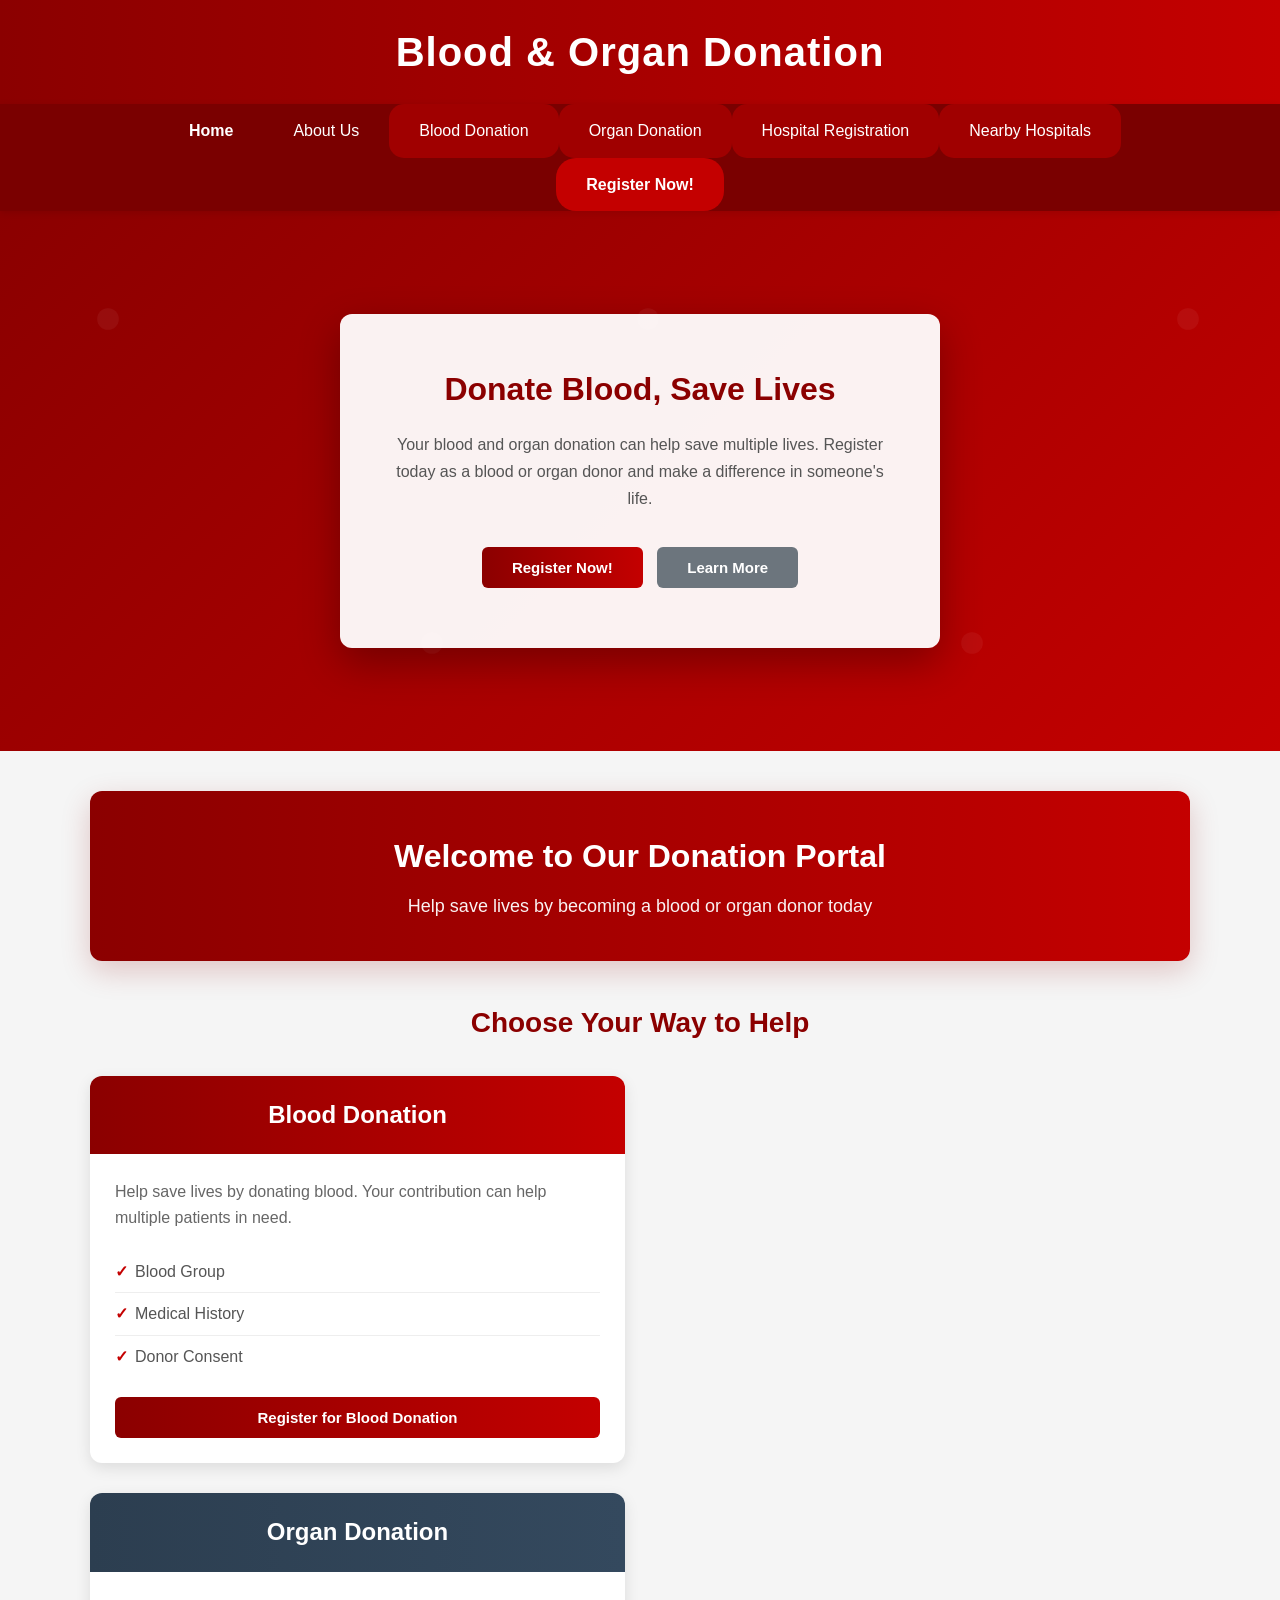
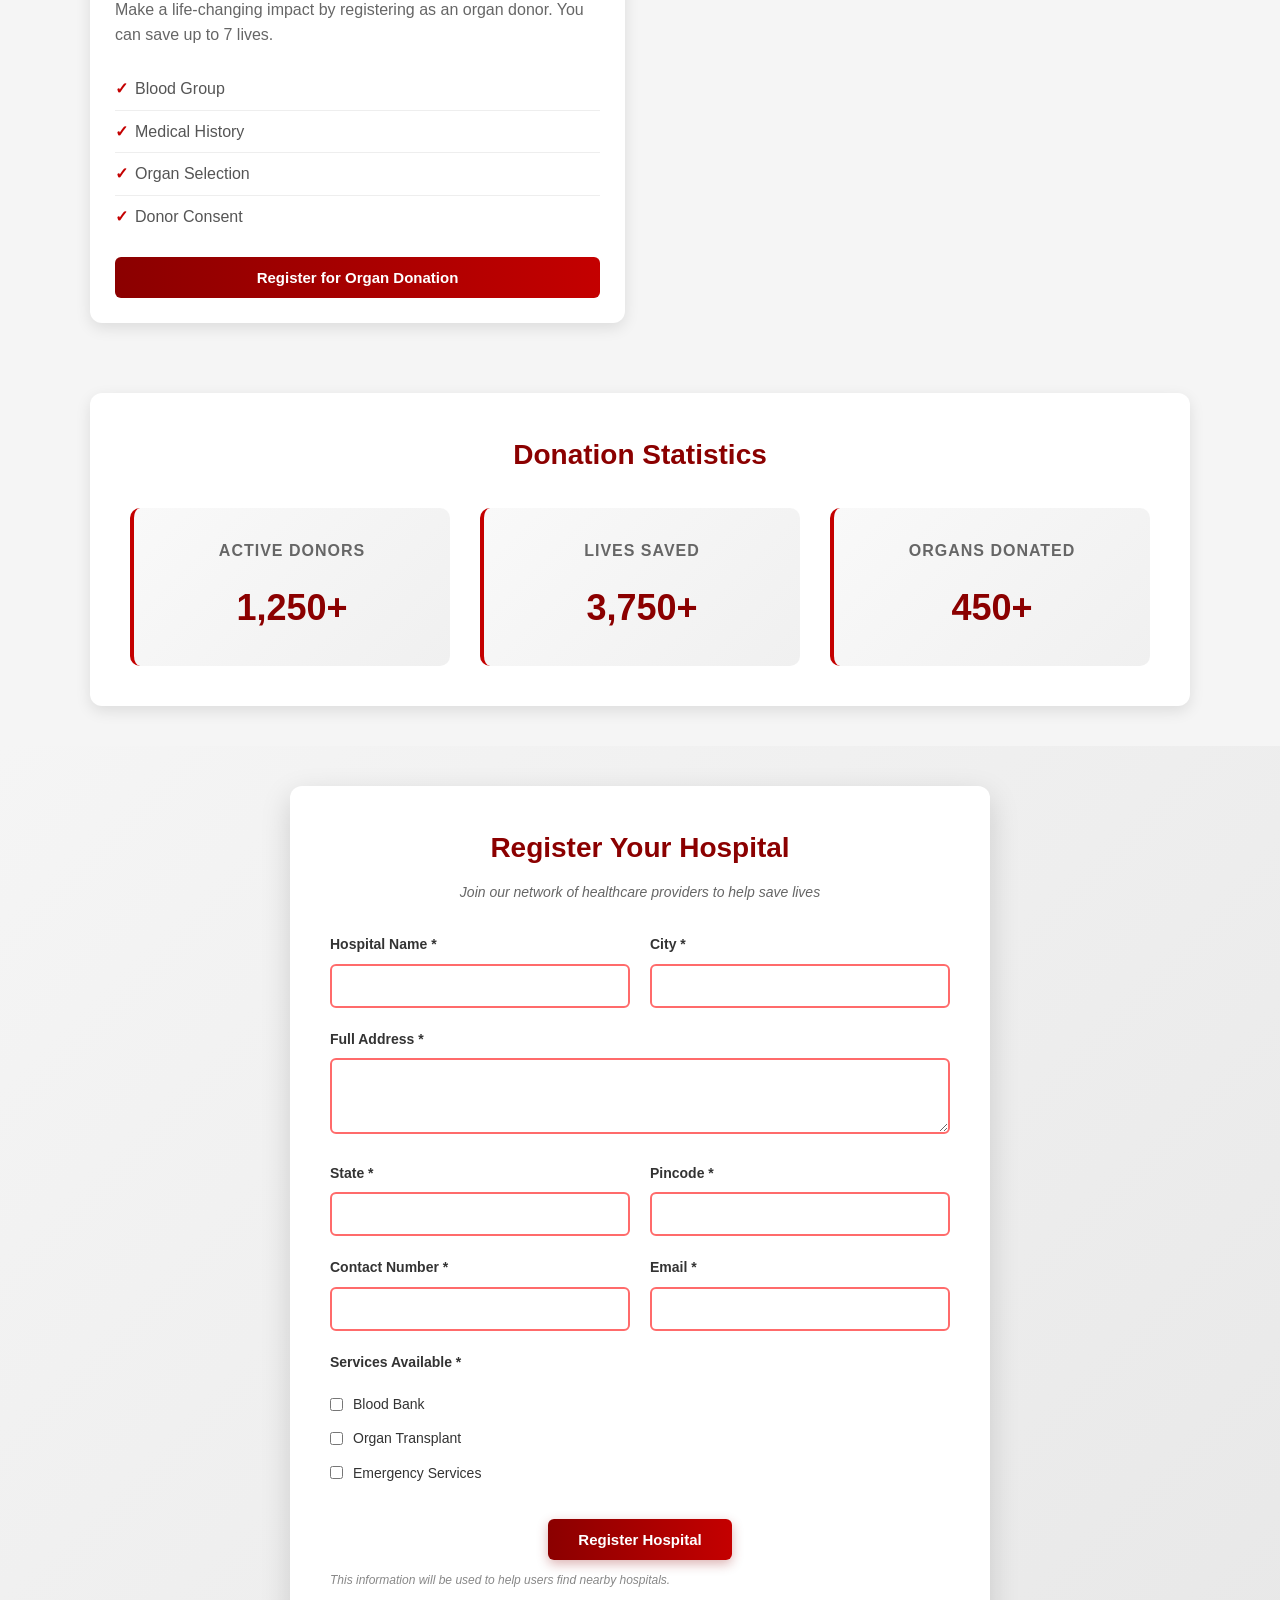
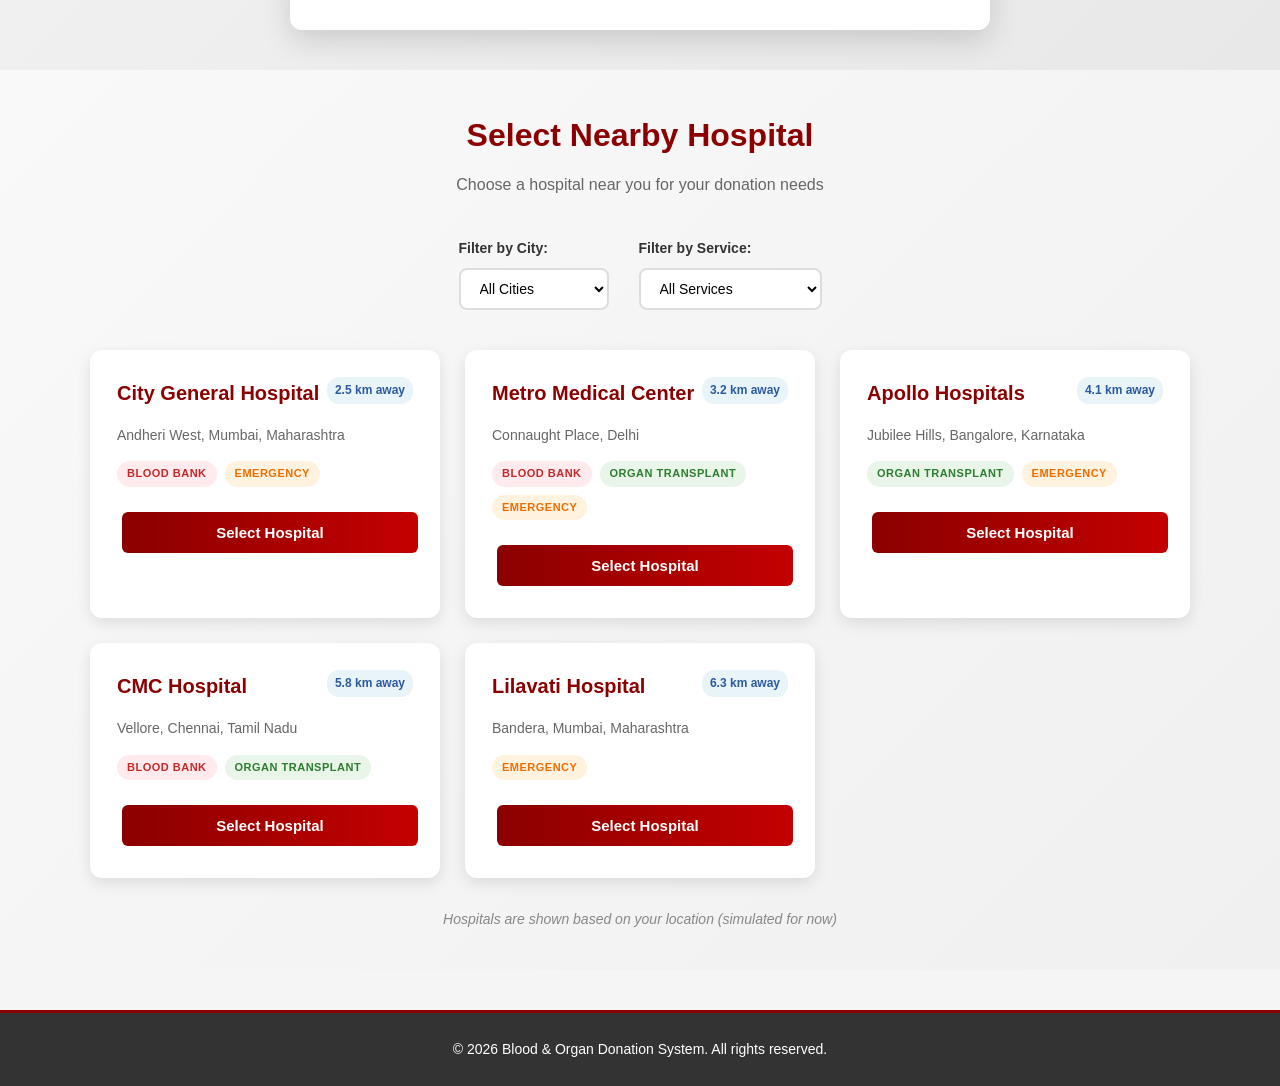
==== commit 3c3770aa: "Debugged the index.html and script.js files" ====
--- a/index.html
+++ b/index.html
@@ -298,110 +298,3 @@
 
     <script src="script.js"></script>
 </body>
-=======
-<!DOCTYPE html>
-<html lang="en">
-<head>
-    <meta charset="UTF-8">
-    <meta name="viewport" content="width=device-width, initial-scale=1.0">
-    <title>Home - Blood & Organ Donation</title>
-    <link rel="stylesheet" href="style.css">
-</head>
-<body>
-    <header>
-        <div class="container">
-            <h1>Blood & Organ Donation</h1>
-        </div>
-    </header>
-
-    <nav class="navbar">
-        <div class="container">
-            <ul>
-                <li onclick="window.location.href='index.html'" style="font-weight: bold;">Home</li>
-                <li onclick="window.location.href='about-us.html'">About Us</li>
-                <li onclick="window.location.href='registration.html'" class="register-btn">Register Now!</li>
-            </ul>
-        </div>
-    </nav>
-
-    <section class="hero">
-        <div class="hero-box">
-            <h2>Donate Blood, Save Lives</h2>
-            <p>
-                Your blood and organ donation can help save multiple lives.
-                Register today as a blood or organ donor and make a difference in someone's life.
-            </p>
-            <button class="btn btn-primary" onclick="window.location.href='registration.html'">Register Now!</button>
-            <button class="btn btn-secondary" onclick="window.location.href='about-us.html'">Learn More</button>
-        </div>
-    </section>
-
-    <section class="dashboard-section">
-        <div class="container">
-            <div class="dashboard-welcome">
-                <h2>Welcome to Our Donation Portal</h2>
-                <p>Help save lives by becoming a blood or organ donor today</p>
-            </div>
-
-            <div class="donation-options">
-                <h2>Choose Your Way to Help</h2>
-                
-                <div class="option-card">
-                    <div class="card-header blood-donation-card">
-                        <h3>Blood Donation</h3>
-                    </div>
-                    <div class="card-body">
-                        <p>Help save lives by donating blood. Your contribution can help multiple patients in need.</p>
-                        <ul class="requirements">
-                            <li>Blood Group</li>
-                            <li>Medical History</li>
-                            <li>Donor Consent</li>
-                        </ul>
-                        <button class="btn btn-primary" onclick="checkUserAndNavigate('blood-donation.html')">Register for Blood Donation</button>
-                    </div>
-                </div>
-
-                <div class="option-card">
-                    <div class="card-header organ-donation-card">
-                        <h3>Organ Donation</h3>
-                    </div>
-                    <div class="card-body">
-                        <p>Make a life-changing impact by registering as an organ donor. You can save up to 7 lives.</p>
-                        <ul class="requirements">
-                            <li>Blood Group</li>
-                            <li>Medical History</li>
-                            <li>Organ Selection</li>
-                            <li>Donor Consent</li>
-                        </ul>
-                        <button class="btn btn-primary" onclick="checkUserAndNavigate('organ-donation.html')">Register for Organ Donation</button>
-                    </div>
-                </div>
-            </div>
-
-            <div class="donation-stats">
-                <h2>Donation Statistics</h2>
-                <div class="stats-container">
-                    <div class="stat-box">
-                        <h4>Active Donors</h4>
-                        <p class="stat-number">1,250+</p>
-                    </div>
-                    <div class="stat-box">
-                        <h4>Lives Saved</h4>
-                        <p class="stat-number">3,750+</p>
-                    </div>
-                    <div class="stat-box">
-                        <h4>Organs Donated</h4>
-                        <p class="stat-number">450+</p>
-                    </div>
-                </div>
-            </div>
-        </div>
-    </section>
-
-    <footer>
-        <p>&copy; 2026 Blood & Organ Donation System. All rights reserved.</p>
-    </footer>
-
-    <script src="script.js"></script>
-</body>
-</html>
